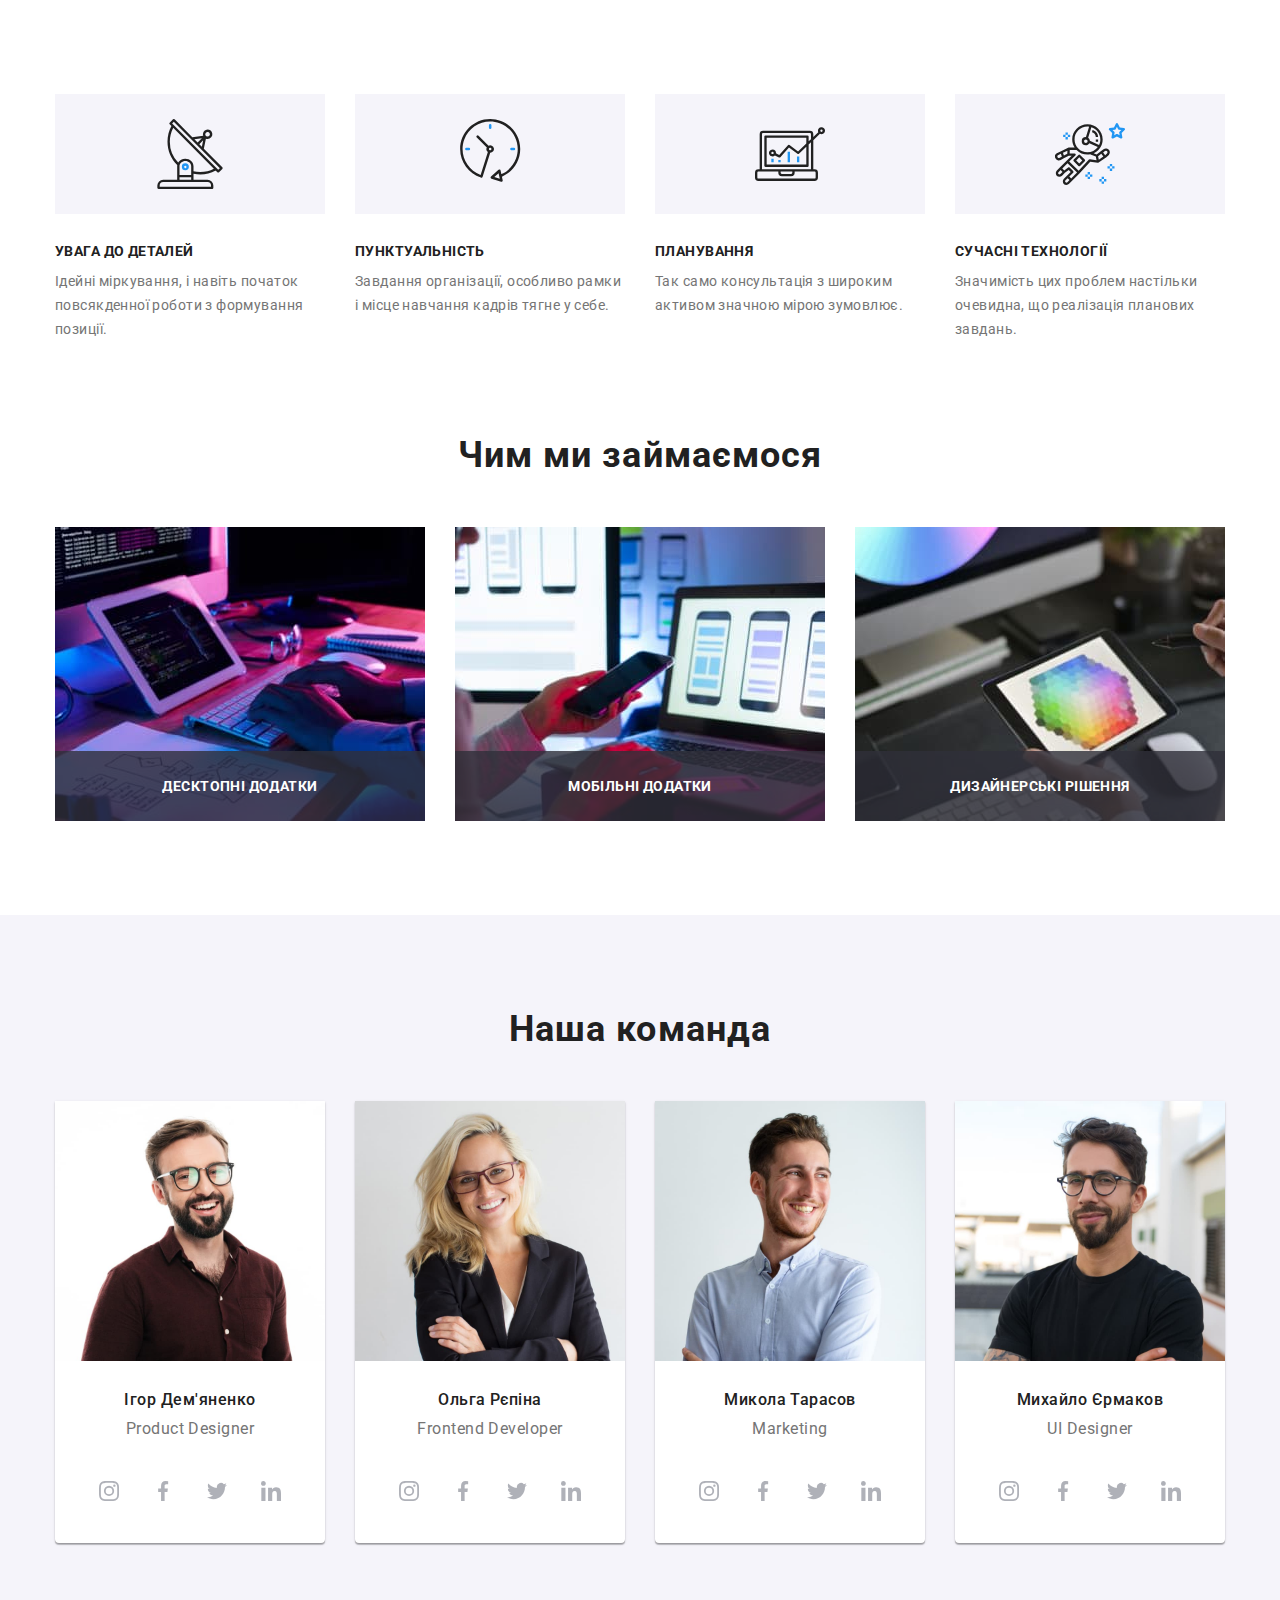
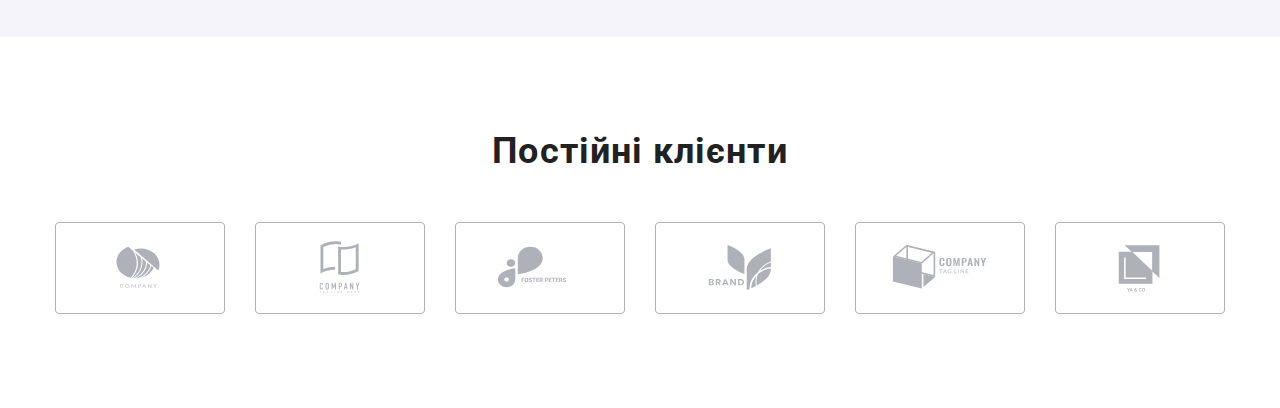
==== index.html @ 4b19163f "Adding @include mobile, ..." ====
<!DOCTYPE html>
<html lang="uk">
	<head>
		<meta charset="UTF-8" />
		<meta http-equiv="X-UA-Compatible" content="IE=edge" />
		<meta name="viewport" content="width=device-width, initial-scale=1.0" />
		<title>WebStudio</title>
		<link rel="preconnect" href="https://fonts.googleapis.com" />
		<link rel="preconnect" href="https://fonts.gstatic.com" crossorigin />
		<link
			href="https://fonts.googleapis.com/css2?family=Raleway:wght@700&family=Roboto:wght@400;500;700;900&display=swap"
			rel="stylesheet"
		/>
		<link
			rel="stylesheet"
			href="https://cdnjs.cloudflare.com/ajax/libs/modern-normalize/1.1.0/modern-normalize.min.css"
		/>
		<link rel="stylesheet" href="./css/main.min.css" />
	</head>
	<body>
		<!-- <header class="header">
			<div class="container header__container">
				<a class="logo__header link" href="./index.html"
					><span class="logo-web logo">Web</span>Studio</a
				>
				<nav class="menu">
					<ul class="menu__list list">
						<li class="menu__item">
							<a class="menu__link current link" href="./index.html">Студія</a>
						</li>
						<li class="menu__item">
							<a class="menu__link link" href="./portfolio.html">Портфоліо</a>
						</li>
						<li class="menu__item">
							<a class="menu__link link" href="#">Контакти</a>
						</li>
					</ul>
				</nav>
				<ul class="header__contact list">
					<li class="header__contact-item item">
						<a class="contact__link link" href="mailto:info@devstudio.com"
							><svg class="contact__icon" width="16" height="12">
								<use href="./images/icons.svg#icon-envelope"></use></svg
							>info@devstudio.com
						</a>
					</li>
					<li class="header__contact-item item">
						<a class="contact__link link" href="tel:+380961111111"
							><svg class="contact__icon" width="10" height="16">
								<use href="./images/icons.svg#icon-smartphone"></use></svg
							>+38 096 111 11 11</a
						>
					</li>
				</ul>
			</div>
		</header> -->
		<main>
			<!-- <section class="hero section">
				<div class="container hero__container">
					<h1 class="hero__title">ЕФЕКТИВНІ РІШЕННЯ ДЛЯ ВАШОГО БІЗНЕСУ</h1>
					<button data-modal-open type="button" class="hero__button">
						Замовити послугу
					</button>
				</div>
			</section> -->
			<section class="advantages section">
				<div class="container advantages__container">
					<ul class="advantages__list list">
						<li class="adventages__item">
							<div class="adventages__icon">
								<svg class="icon-adv" width="70" height="70">
									<use href="./images/icons.svg#icon-antenna"></use>
								</svg>
							</div>
							<h3 class="advantages__title">УВАГА ДО ДЕТАЛЕЙ</h3>
							<p class="advantages__text">
								Ідейні міркування, і навіть початок повсякденної роботи з
								формування позиції.
							</p>
						</li>
						<li>
							<div class="adventages__icon">
								<svg class="icon-adv" width="70" height="70">
									<use href="./images/icons.svg#icon-clock"></use>
								</svg>
							</div>
							<h3 class="advantages__title">ПУНКТУАЛЬНІСТЬ</h3>
							<p class="advantages__text">
								Завдання організації, особливо рамки і місце навчання кадрів
								тягне у себе.
							</p>
						</li>
						<li>
							<div class="adventages__icon">
								<svg class="icon-adv" width="70" height="70">
									<use href="./images/icons.svg#icon-diagram"></use>
								</svg>
							</div>
							<h3 class="advantages__title">ПЛАНУВАННЯ</h3>
							<p class="advantages__text">
								Так само консультація з широким активом значною мірою зумовлює.
							</p>
						</li>
						<li>
							<div class="adventages__icon">
								<svg class="icon-adv" width="70" height="70">
									<use href="./images/icons.svg#icon-astronaut"></use>
								</svg>
							</div>
							<h3 class="advantages__title">СУЧАСНІ ТЕХНОЛОГІЇ</h3>
							<p class="advantages__text">
								Значимість цих проблем настільки очевидна, що реалізація
								планових завдань.
							</p>
						</li>
					</ul>
				</div>
			</section>
			<section class="about section">
				<div class="container">
					<h2 class="about-title title">Чим ми займаємося</h2>
					<ul class="about-list list">
						<li class="about-item">
							<div class="about-top-wrap">
								<img
									src="./images/img-keybord.jpg"
									alt="Набирання на клавіатурі"
									width="370"
									height="294"
								/>
								<h3 class="about-title-wrap">ДЕСКТОПНІ ДОДАТКИ</h3>
							</div>
						</li>
						<li class="about-item">
							<div class="about-top-wrap">
								<img
									src="./images/img-laptop.jpg"
									alt="ноутбук"
									width="370"
									height="294"
								/>
								<h3 class="about-title-wrap">МОБІЛЬНІ ДОДАТКИ</h3>
							</div>
						</li>
						<li class="about-item">
							<div class="about-top-wrap">
								<img
									src="./images/img-tablet.jpg"
									alt="планшет у руках"
									width="370"
									height="294"
								/>
								<h3 class="about-title-wrap">ДИЗАЙНЕРСЬКІ РІШЕННЯ</h3>
							</div>
						</li>
					</ul>
				</div>
			</section>
			<section class="our-team section">
				<div class="container">
					<h2 class="our-team__title title">Наша команда</h2>
					<ul class="team list">
						<li class="team__item">
							<div class="team__card">
								<img
									class="team-img"
									src="./images/team-1.jpg"
									alt="Product Designer"
									width="270"
									height="260"
								/>
								<div class="team__discription">
									<h3 class="team__title">Ігор Дем'яненко</h3>
									<p class="team__text">Product Designer</p>
								</div>
								<ul class="social-list list">
									<li class="social-list__item">
										<a href="" class="social-list__link link"
											><svg class="social-list__icon" width="20" height="20">
												<use
													href="./images/icons.svg#icon-instagram"
												></use></svg
										></a>
									</li>
									<li class="social-list__item">
										<a href="" class="social-list__link link"
											><svg class="social-list__icon" width="20" height="20">
												<use href="./images/icons.svg#icon-facebook"></use></svg
										></a>
									</li>
									<li class="social-list__item">
										<a href="" class="social-list__link link"
											><svg class="social-list__icon" width="20" height="20">
												<use href="./images/icons.svg#icon-twitter"></use></svg
										></a>
									</li>
									<li class="social-list__item">
										<a href="" class="social-list__link link"
											><svg class="social-list__icon" width="20" height="20">
												<use href="./images/icons.svg#icon-linkedin"></use></svg
										></a>
									</li>
								</ul>
							</div>
						</li>
						<li class="team__item">
							<div class="team__card">
								<img
									class="team-img"
									src="./images/team-2.jpg"
									alt="Product Designer"
									width="270"
									height="260"
								/>
								<div class="team__discription">
									<h3 class="team__title">Ольга Рєпіна</h3>
									<p class="team__text">Frontend Developer</p>
								</div>
								<ul class="social-list list">
									<li class="social-list__item">
										<a href="" class="social-list__link link"
											><svg class="social-list__icon" width="20" height="20">
												<use
													href="./images/icons.svg#icon-instagram"
												></use></svg
										></a>
									</li>
									<li class="social-list__item">
										<a href="" class="social-list__link link"
											><svg class="social-list__icon" width="20" height="20">
												<use href="./images/icons.svg#icon-facebook"></use></svg
										></a>
									</li>
									<li class="social-list__item">
										<a href="" class="social-list__link link"
											><svg class="social-list__icon" width="20" height="20">
												<use href="./images/icons.svg#icon-twitter"></use></svg
										></a>
									</li>
									<li class="social-list__item">
										<a href="" class="social-list__link link"
											><svg class="social-list__icon" width="20" height="20">
												<use href="./images/icons.svg#icon-linkedin"></use></svg
										></a>
									</li>
								</ul>
							</div>
						</li>
						<li class="team__item">
							<div class="team__card">
								<img
									class="team-img"
									src="./images/team-3.jpg"
									alt="Product Designer"
									width="270"
									height="260"
								/>
								<div class="team__discription">
									<h3 class="team__title">Микола Тарасов</h3>
									<p class="team__text">Marketing</p>
								</div>
								<ul class="social-list list">
									<li class="social-list__item">
										<a href="" class="social-list__link link"
											><svg class="social-list__icon" width="20" height="20">
												<use
													href="./images/icons.svg#icon-instagram"
												></use></svg
										></a>
									</li>
									<li class="social-list__item">
										<a href="" class="social-list__link link"
											><svg class="social-list__icon" width="20" height="20">
												<use href="./images/icons.svg#icon-facebook"></use></svg
										></a>
									</li>
									<li class="social-list__item">
										<a href="" class="social-list__link link"
											><svg class="social-list__icon" width="20" height="20">
												<use href="./images/icons.svg#icon-twitter"></use></svg
										></a>
									</li>
									<li class="social-list__item">
										<a href="" class="social-list__link link"
											><svg class="social-list__icon" width="20" height="20">
												<use href="./images/icons.svg#icon-linkedin"></use></svg
										></a>
									</li>
								</ul>
							</div>
						</li>
						<li class="team__item">
							<div class="team__card">
								<img
									class="team-img"
									src="./images/team-4.jpg"
									alt="Product Designer"
									width="270"
									height="260"
								/>
								<div class="team__discription">
									<h3 class="team__title">Михайло Єрмаков</h3>
									<p class="team__text">UI Designer</p>
								</div>
								<ul class="social-list list">
									<li class="social-list__item">
										<a href="" class="social-list__link link"
											><svg class="social-list__icon" width="20" height="20">
												<use
													href="./images/icons.svg#icon-instagram"
												></use></svg
										></a>
									</li>
									<li class="social-list__item">
										<a href="" class="social-list__link link"
											><svg class="social-list__icon" width="20" height="20">
												<use href="./images/icons.svg#icon-facebook"></use></svg
										></a>
									</li>
									<li class="social-list__item">
										<a href="" class="social-list__link link"
											><svg class="social-list__icon" width="20" height="20">
												<use href="./images/icons.svg#icon-twitter"></use></svg
										></a>
									</li>
									<li class="social-list__item">
										<a href="" class="social-list__link link"
											><svg class="social-list__icon" width="20" height="20">
												<use href="./images/icons.svg#icon-linkedin"></use></svg
										></a>
									</li>
								</ul>
							</div>
						</li>
					</ul>
				</div>
			</section>
			<section class="cliants section">
				<div class="container">
					<h2 class="cliants-title title">Постійні клієнти</h2>
					<ul class="cliants-list list">
						<li class="cliants-item">
							<a href="" class="cliants-link">
								<svg class="cliants-icon">
									<use href="./images/icons.svg#icon-Logo"></use>
								</svg>
							</a>
						</li>
						<li class="cliants-item">
							<a href="" class="cliants-link">
								<svg class="cliants-icon">
									<use href="./images/icons.svg#icon-Logo2"></use>
								</svg>
							</a>
						</li>
						<li class="cliants-item">
							<a href="" class="cliants-link link">
								<svg class="cliants-icon">
									<use href="./images/icons.svg#icon-Logo3"></use>
								</svg>
							</a>
						</li>
						<li class="cliants-item">
							<a href="" class="cliants-link link">
								<svg class="cliants-icon">
									<use href="./images/icons.svg#icon-Logo4"></use>
								</svg>
							</a>
						</li>
						<li class="cliants-item">
							<a href="" class="cliants-link link">
								<svg class="cliants-icon">
									<use href="./images/icons.svg#icon-Logo5"></use>
								</svg>
							</a>
						</li>
						<li class="cliants-item">
							<a href="" class="cliants-link link">
								<svg class="cliants-icon">
									<use href="./images/icons.svg#icon-Logo6"></use>
								</svg>
							</a>
						</li>
					</ul>
				</div>
			</section>
		</main>
		<!-- <footer class="footer">
			<div class="footer-container container">
				<div class="footer-info">
					<a class="footer-logo link" href="./index.html"
						><span class="logo-web logo">Web</span>Studio</a
					>
					<address class="address">
						<ul class="address-list list">
							<li class="item">
								<a
									class="address-link link"
									href="https://goo.gl/maps/CPtrU1FHBa2aNyZL9"
									target="_blank"
									rel="noopener noreferrer nofollow"
									>м. Київ, пр-т Лесі Украінки, 26</a
								>
							</li>
							<li class="item">
								<a class="footer-link link" href="mailto:info@devstudio.com"
									>info@devstudio.com</a
								>
							</li>
							<li class="item">
								<a class="footer-link link" href="tel:+380961111111"
									>+38 096 111 11 11</a
								>
							</li>
						</ul>
					</address>
				</div>

				<div class="footer-soc">
					<h3 class="info-title">ПРИЄДНУЙТЕСЬ</h3>
					<ul class="footer-soc-list list">
						<li class="footer-soc-item">
							<a href="" class="footer-soc-link link"
								><svg class="footer-soc-icon" width="20" height="20">
									<use href="./images/icons.svg#icon-instagram"></use></svg
							></a>
						</li>
						<li class="footer-soc-item">
							<a href="" class="footer-soc-link link"
								><svg class="footer-soc-icon" width="20" height="20">
									<use href="./images/icons.svg#icon-facebook"></use></svg
							></a>
						</li>
						<li class="footer-soc-item">
							<a href="" class="footer-soc-link link"
								><svg class="footer-soc-icon" width="20" height="20">
									<use href="./images/icons.svg#icon-twitter"></use></svg
							></a>
						</li>
						<li class="footer-soc-item">
							<a href="" class="footer-soc-link link"
								><svg class="footer-soc-icon" width="20" height="20">
									<use href="./images/icons.svg#icon-linkedin"></use></svg
							></a>
						</li>
					</ul>
				</div>
				<div class="footer-form">
					<label class="footer-textarea-label" for="footer-textarea"
						>ПІДПИШІТЬСЯ НА РОЗСИЛКУ</label
					>
					<form class="fotter-form-form">
						<input
							type="email"
							class="footer-subscribe"
							name="footer-textarea"
							id="footer-textarea"
							placeholder="E-mail"
						/>
						<button class="subscribe-button button" type="submit">
							Підписатися<svg class="subscribe-icon" width="24" height="24">
								<use href="./images/icons.svg#icon-send"></use>
							</svg>
						</button>
					</form>
				</div>
			</div>
		</footer> -->
		<!-- <div data-modal class="backdrop is-hidden">
			<div class="modal">
				<button data-modal-close type="button" class="modal-close">
					<svg class="modal-close-icon" width="18" height="18">
						<use href="./images/icons.svg#icon-close-modal"></use>
					</svg>
				</button>
				<p class="modal-title">Залиште свої дані, ми вам передзвонимо</p>
				<form class="modal-form">
					<label for="user-name" class="input-label">Ім'я</label>
					<div class="input-wrapped">
						<input
							type="text"
							name="name"
							class="modal-input"
							placeholder=""
							id="user-name"
							required
						/>
						<svg class="input-icon" width="18" height="18">
							<use href="./images/icons.svg#icon-name-black"></use>
						</svg>
					</div>
					<label for="user-tel" class="input-label">Телефон</label>
					<div class="input-wrapped">
						<input
							type="tel"
							name="tel"
							class="modal-input"
							placeholder=""
							id="user-tel"
							required
						/>
						<svg class="input-icon" width="18" height="18">
							<use href="./images/icons.svg#icon-phone-black"></use>
						</svg>
					</div>
					<label for="user-email" class="input-label">Пошта</label>
					<div class="input-wrapped">
						<input
							type="email"
							name="email"
							class="modal-input"
							placeholder=""
							id="user-email"
							required
						/>
						<svg class="input-icon" width="18" height="18">
							<use href="./images/icons.svg#icon-email-black"></use>
						</svg>
					</div>

					<div class="comment">
						<label for="user-comment" class="input-label">Коментар</label>
						<textarea
							class="modal-text"
							name="comment"
							id="user-comment"
							placeholder="Введіть текст"
						></textarea>
					</div>

					<div class="checkbox-field">
						<input
							type="checkbox"
							class="checkbox-input visually-hidden"
							name="policy"
							id="policy"
						/>
						<label class="policy-label" for="policy"
							><span>
								<svg class="icon-chek" width="16" height="15">
									<use href="./images/icons.svg#icon-check"></use>
								</svg>
							</span>
							Погоджуюся з розсилкою та приймаю<a href="" class="policy-link"
								>Умови договору</a
							></label
						>
					</div>

					<button class="submit-button" type="submit">Відправити</button>
				</form>
			</div>
		</div>

		<script src="./js/modal.js"></script> -->
	</body>
</html>
---- css/main.min.css ----
.container{width:100%;margin:0 auto;padding-left:15px;padding-right:15px}@media screen and (min-width: 480px){.container{max-width:480px}}@media screen and (min-width: 768px){.container{max-width:768px}}@media screen and (min-width: 1200px){.container{max-width:1200px}}.list{list-style:none}.link{display:inline-block;text-decoration:none}.section{padding-top:94px;padding-bottom:94px}body{background-color:#fff;color:#212121;font-family:Roboto,sans-serif}:root{--primary-text-color: #212121;--secondary-text-color: #757575;--pimmary-white-color: #ffffff;--accent-color: #2196f3}html{box-sizing:border-box}h1,h2,h3,h4,h5,h6,p{margin:0}ul{margin:0;padding:0}button{cursor:pointer}address{font-style:normal}img{display:block;max-width:100%;height:auto;width:100%}textarea{height:auto;width:auto}.button{border:0;border-radius:4px;border-color:#f5f4fa;padding:6px 22px;background-color:#f5f4fa;cursor:pointer;font-family:inherit;font-weight:500;font-size:16px;line-height:1.6;letter-spacing:.03em;transition:250ms cubic-bezier(0.4, 0, 0.2, 1)}.button:hover,.button:focus{color:var(--pimmary-white-color);background-color:var(--accent-color);border-color:var(--accent-color);transition:250ms cubic-bezier(0.4, 0, 0.2, 1)}.button:active{padding:6px 25px;color:var(--pimmary-white-color);background-color:var(--accent-color)}.button.primary{color:var(--pimmary-white-color);background-color:var(--accent-color)}.visually-hidden{border:0;clip:rect(1px, 1px, 1px, 1px);-webkit-clip-path:inset(-50%);clip-path:inset(50%);width:1px;height:1px;margin:-1px;padding:0;white-space:nowrap;overflow:hidden;position:absolute;word-wrap:normal !important}.header{font-weight:500;font-size:14px;line-height:1.14;letter-spacing:.02em;background-color:var(--pimmary-white-color);border-bottom:1px solid #ececec;padding-top:24px}.header__container{display:flex;align-items:baseline}.logo__header{font-weight:700;font-size:26px;line-height:1.1923;letter-spacing:.03em;margin-right:93px;color:var(--primary-text-color);font-family:Raleway}.logo-web{margin-right:0;color:var(--accent-color)}.menu{margin-right:318px}.menu__list{display:flex;gap:50px}.header__contact{display:flex;gap:30px}.menu__link{color:var(--primary-text-color);padding-bottom:32px;transition:250ms cubic-bezier(0.4, 0, 0.2, 1)}.menu__link:hover,.menu__link:focus{color:var(--accent-color);transition:250ms cubic-bezier(0.4, 0, 0.2, 1)}.menu__link:active{color:var(--accent-color)}.menu__link.current{color:var(--accent-color)}.menu__item{position:relative}.current::after{content:"";position:absolute;width:100%;height:4px;background-color:var(--accent-color);border-radius:2px;display:block;bottom:0;left:0;bottom:-1px}.contact__link{color:#757575;display:flex;gap:10px;align-items:center;transition:250ms cubic-bezier(0.4, 0, 0.2, 1)}.contact__link:hover,.contact__link:focus{color:var(--accent-color);transition:250ms cubic-bezier(0.4, 0, 0.2, 1)}.contact__link:active{color:var(--accent-color);transition:250ms cubic-bezier(0.4, 0, 0.2, 1)}.contact__icon{fill:var(--secondary-text-color);transition:250ms cubic-bezier(0.4, 0, 0.2, 1)}.contact__link:hover>.contact__icon{fill:var(--accent-color);transition:250ms cubic-bezier(0.4, 0, 0.2, 1)}.contact__link:focus>.contact__icon{fill:var(--accent-color);transition:250ms cubic-bezier(0.4, 0, 0.2, 1)}.footer{padding-top:60px;padding-bottom:60px;background-color:#2f303a;color:var(--pimmary-white-color)}.footer-container{align-items:center;justify-content:center}@media screen and (min-width: 480px){.footer-container{max-width:480px}}@media screen and (min-width: 768px){.footer-container{max-width:768px}}@media screen and (min-width: 1200px){.footer-container{max-width:1200px}}.footer-info{display:flex;flex-wrap:wrap;justify-content:center;width:100%;margin-bottom:60px}.footer-logo{text-align:center;display:block;margin:0 auto;width:100%;font-size:26px;line-height:1.19;letter-spacing:.03em;margin-bottom:20px;color:var(--pimmary-white-color);font-family:Raleway}.address{font-size:14px;line-height:1.7;letter-spacing:.03em;font-style:inherit;color:var(--pimmary-white-color)}.address-link{font-size:14px;line-height:1.7;letter-spacing:.03em;font-style:inherit;color:var(--pimmary-white-color);transition:250ms cubic-bezier(0.4, 0, 0.2, 1)}.address-link:hover,.address-link:focus{color:var(--accent-color);transition:250ms cubic-bezier(0.4, 0, 0.2, 1)}.address-list>.item{margin-bottom:9px;text-align:center}.address-list>.item:last-child{margin-bottom:0}.footer-link{font-size:14px;line-height:1.7;letter-spacing:.03em;color:rgba(255,255,255,.6);font-style:inherit;transition:250ms cubic-bezier(0.4, 0, 0.2, 1)}.footer-link:hover,.footer-link:focus{color:var(--accent-color);transition:250ms cubic-bezier(0.4, 0, 0.2, 1)}.info-title{width:100%;text-align:center;margin:auto;font-weight:700;font-size:14px;line-height:1.1428;letter-spacing:.03em;margin-bottom:20px}.footer-soc{display:flex;flex-wrap:wrap;align-items:center;justify-content:center;margin-bottom:60px}.footer-soc-list{display:flex;align-items:baseline;gap:10px}.footer-soc-item{width:44px;height:44px}.footer-soc-icon{fill:var(--pimmary-white-color);transition:250ms cubic-bezier(0.4, 0, 0.2, 1)}.footer-soc-icon:hover .team-soc-icon{fill:var(--pimmary-white-color);transition:250ms cubic-bezier(0.4, 0, 0.2, 1)}.footer-soc-icon:focus .team-soc-icon{fill:var(--pimmary-white-color);transition:250ms cubic-bezier(0.4, 0, 0.2, 1)}.footer-soc-link{width:100%;height:100%;background-color:rgba(255,255,255,.1);border-radius:50%;border-color:var(--pimmary-white-color);display:flex;align-items:center;justify-content:center;transition:250ms cubic-bezier(0.4, 0, 0.2, 1)}.footer-soc-link:hover{background-color:var(--accent-color);fill:var(--pimmary-white-color);transition:250ms cubic-bezier(0.4, 0, 0.2, 1)}.footer-soc-link:focus{background-color:var(--accent-color);fill:var(--pimmary-white-color);transition:250ms cubic-bezier(0.4, 0, 0.2, 1)}.footer-form{margin-top:12px;width:100%}.fotter-form-form{display:flex;gap:12px}.footer-textarea-label{font-weight:700;font-size:14px;line-height:1.1428;letter-spacing:.03em;display:block;margin-bottom:20px;color:var(--pimmary-white-color)}.footer-subscribe{font-weight:400;font-size:16px;line-height:1.25;letter-spacing:.03em;display:flex;background-color:rgba(0,0,0,0);border:1px solid rgba(255,255,255,.3);filter:drop-shadow(0px 4px 4px rgba(0, 0, 0, 0.15));border-radius:4px;width:358px;height:50px;color:rgba(255,255,255,.6);resize:none;padding:13px 16px;outline:rgba(0,0,0,0)}.footer-subscribe:focus{border:1px solid rgba(255,255,255,.3)}.footer-subscribe::-moz-placeholder{font-weight:400;font-size:16px;line-height:1.25em;letter-spacing:.03em;color:rgba(255,255,255,.6)}.footer-subscribe:-ms-input-placeholder{font-weight:400;font-size:16px;line-height:1.25em;letter-spacing:.03em;color:rgba(255,255,255,.6)}.footer-subscribe::placeholder{font-weight:400;font-size:16px;line-height:1.25em;letter-spacing:.03em;color:rgba(255,255,255,.6)}.subscribe-button{font-weight:700;font-size:16px;line-height:1.875;letter-spacing:.06em;display:flex;position:relative;width:200px;height:50px;box-shadow:0px 4px 4px rgba(0,0,0,.15);background-color:var(--accent-color);color:var(--pimmary-white-color);border:0;border-radius:4px;align-items:center;text-align:center;padding:10px 28px}.subscribe-icon{fill:var(--pimmary-white-color);position:absolute;right:28px}.hero{padding-top:200px;padding-bottom:200px;margin-left:auto;margin-right:auto;background-color:#2f303a;background-image:linear-gradient(rgba(0, 0, 0, 0.25), rgba(0, 0, 0, 0.25)),url(../images/herobackground-img.jpg);background-size:cover;max-width:1600px;background-position:center;color:var(--pimmary-white-color)}.hero__title{font-weight:900;font-size:44px;line-height:1.4;letter-spacing:.06em;text-transform:uppercase;text-align:center;margin:0 auto;margin-bottom:30px;max-width:696px}.hero__button{font-weight:700;font-size:16px;line-height:1.9;letter-spacing:.06em;min-width:216px;height:50px;display:block;margin:0 auto;border-color:var(--accent-color);border-radius:4px;background-color:var(--accent-color);color:var(--pimmary-white-color);box-shadow:0px 4px 4px rgba(0,0,0,.15)}.advantages{padding-top:60px;padding-bottom:60px;margin:0 auto}@media screen and (min-width: 1200px){.advantages{padding-top:94px;padding-bottom:94px}}.adventages__icon{display:flex;justify-content:center;align-items:center;width:100%;height:120px;background-color:#f5f4fa;margin-bottom:30px}.icon-adv{width:70px;height:70px}.advantages__title{font-size:14px;line-height:1.14;letter-spacing:.03em;margin-bottom:10px;display:flex;justify-content:center}@media screen and (min-width: 768px){.advantages__title{justify-content:flex-start}}@media screen and (min-width: 1200px){.advantages__title{justify-content:flex-start}}.advantages__list{display:flex;flex-wrap:wrap;gap:30px}.advantages__item{width:100%}@media screen and (min-width: 768px){.advantages__item{width:calc((100% - 30px)/2)}}@media screen and (min-width: 1200px){.advantages__item{width:calc((100% - 90px)/4)}}.advantages__text{font-size:14px;line-height:1.7;letter-spacing:.03em;width:100%;color:#757575}@media screen and (min-width: 768px){.advantages__text{max-width:354px}}@media screen and (min-width: 1200px){.advantages__text{max-width:270px}}.our-team{padding-top:60px;padding-bottom:60px;background-color:#f5f4fa}@media screen and (min-width: 1200px){.our-team{padding-top:94px;padding-bottom:94px}}.team{display:flex;flex-wrap:wrap;gap:30px}.team__item{width:100%}@media screen and (min-width: 768px){.team__item{width:calc((100% - 30px)/2)}}@media screen and (min-width: 1200px){.team__item{width:calc((100% - 90px)/4)}}.team__discription{padding-top:30px;margin-bottom:24px}@media screen and (min-width: 1200px){.team__discription{margin-bottom:30px}}.our-team__title{margin-bottom:30px}@media screen and (min-width: 1200px){.our-team__title{margin-bottom:50px}}.title{font-size:36px;line-height:1.16;letter-spacing:.03em;text-align:center}.team__card{width:100%;max-height:622px;border-color:#757575;padding-bottom:24px;background:var(--pimmary-white-color);text-align:center;box-shadow:0px 1px 3px rgba(0,0,0,.12),0px 1px 1px rgba(0,0,0,.14),0px 2px 1px rgba(0,0,0,.2);border-radius:0px 0px 4px 4px}@media screen and (min-width: 768px){.team__card{min-height:536px}}@media screen and (min-width: 1200px){.team__card{min-height:428px;padding-bottom:30px}}.social-list{display:flex;justify-content:center;gap:10px}.social-list__item{width:44px;height:44px}.social-list__icon{fill:#afb1b8;transition:250ms cubic-bezier(0.4, 0, 0.2, 1)}.social-list__link:hover .social-list__icon{fill:var(--pimmary-white-color);transition:250ms cubic-bezier(0.4, 0, 0.2, 1)}.social-list__link:focus .social-list__icon{fill:var(--pimmary-white-color);transition:250ms cubic-bezier(0.4, 0, 0.2, 1)}.social-list__link{width:100%;height:100%;background-color:var(--pimmary-white-color);border-radius:50%;border-color:var(--pimmary-white-color);display:flex;align-items:center;justify-content:center;transition:250ms cubic-bezier(0.4, 0, 0.2, 1)}.social-list__link:hover{background-color:var(--accent-color);fill:var(--pimmary-white-color);transition:250ms cubic-bezier(0.4, 0, 0.2, 1)}.social-list__link:focus{background-color:var(--accent-color);fill:var(--pimmary-white-color);transition:250ms cubic-bezier(0.4, 0, 0.2, 1)}.team-img{margin-bottom:0}.team__title{font-weight:500;font-size:16px;line-height:1.18;letter-spacing:.03em;margin-bottom:10px}.team__text{font-size:16px;line-height:1.18;letter-spacing:.03em;color:var(--secondary-text-color)}.about{display:none;gap:30px;padding-top:0;padding-bottom:94px}@media screen and (min-width: 1200px){.about{display:flex}}.about-list{display:flex;flex-wrap:wrap;gap:30px}.about-item{width:calc((100% - 60px)/3)}.about-item:hover{filter:drop-shadow(0px 4px 4px rgba(0, 0, 0, 0.25));transition:250ms cubic-bezier(0.4, 0, 0.2, 1)}.about-top-wrap{position:relative}.about-title-wrap{position:absolute;display:flex;text-align:center;align-items:center;justify-content:center;right:0;bottom:0;color:var(--pimmary-white-color);background:rgba(47,48,58,.8);height:70px;width:100%;font-family:Roboto;font-weight:700;font-size:14px;line-height:1.1428em;text-align:center;letter-spacing:.03em;text-transform:uppercase}.about-title{margin-bottom:50px}.portfolio-section{padding-top:94px;padding-bottom:94px}.gallery-list{display:flex;justify-content:center;flex-wrap:wrap;gap:30px}.list-filter{margin-bottom:50px;display:flex;justify-content:center;gap:8px}.filter-button{display:block}.filter-input:checked+.filter-button{background-color:var(--accent-color);color:var(--pimmary-white-color);box-shadow:0px 3px 1px rgba(0,0,0,.1),0px 1px 2px rgba(0,0,0,.08),0px 2px 2px rgba(0,0,0,.12)}.filter-button:hover,.filter-button:focus{box-shadow:0px 3px 1px rgba(0,0,0,.1),0px 1px 2px rgba(0,0,0,.08),0px 2px 2px rgba(0,0,0,.12);border-radius:4px;transition:250ms cubic-bezier(0.4, 0, 0.2, 1)}.portfolio-item{max-width:370px;width:calc((100% - 24px)/3);transition:250ms cubic-bezier(0.4, 0, 0.2, 1)}.portfolio-item:hover,.portfolio-item:focus{box-shadow:0px 1px 1px rgba(0,0,0,.12),0px 4px 4px rgba(0,0,0,.06),1px 4px 6px rgba(0,0,0,.16);transition:250ms cubic-bezier(0.4, 0, 0.2, 1)}.portfolio-top-wrap{position:relative;overflow:hidden;transition:250ms cubic-bezier(0.4, 0, 0.2, 1)}.portfolio-text-wrap{position:absolute;top:0;padding:40px;height:100%;color:var(--pimmary-white-color);background-color:rgba(33,150,243,.9);font-weight:400;font-size:18px;line-height:1.555em;letter-spacing:.03em;transform:translateY(100%);transition:250ms cubic-bezier(0.4, 0, 0.2, 1);overflow:auto}.portfolio-item:hover .portfolio-text-wrap{transform:translateY(0);transition:250ms cubic-bezier(0.4, 0, 0.2, 1)}.portfolio-item:focus .portfolio-text-wrap{transform:translateY(0);transition:250ms cubic-bezier(0.4, 0, 0.2, 1)}.portfolio-discription{padding:20px 24px;border-bottom:1px solid #eee;border-left:1px solid #eee;border-right:1px solid #eee}.card-title{color:var(--primary-text-color);font-size:18px;line-height:2;letter-spacing:.06em}.card-text{color:var(--secondary-text-color);font-size:16px;line-height:1.9;letter-spacing:.03em}.cliants-title{margin-bottom:30px}@media screen and (min-width: 1200px){.cliants-title{margin-bottom:50px}}.cliants-list{display:flex;justify-content:center;align-items:center;flex-wrap:wrap;gap:30px}.cliants-item{width:calc((100% - 30px)/2)}@media screen and (min-width: 768px){.cliants-item{width:calc((100% - 60px)/3)}}@media screen and (min-width: 1200px){.cliants-item{width:calc((100% - 150px)/6)}}.cliants-link{width:100%;height:92px;border:1px solid #afb1b8;border-radius:4px;display:flex;align-items:center;justify-content:center;transition:250ms cubic-bezier(0.4, 0, 0.2, 1)}.cliants-link:hover{border:1px solid var(--accent-color);transition:250ms cubic-bezier(0.4, 0, 0.2, 1)}.cliants-link:focus{border-color:var(--accent-color);transition:250ms cubic-bezier(0.4, 0, 0.2, 1)}.cliants-icon{width:106px;height:60px;fill:#afb1b8;transition:250ms cubic-bezier(0.4, 0, 0.2, 1)}.cliants-link:hover .cliants-icon{fill:var(--accent-color);transition:250ms cubic-bezier(0.4, 0, 0.2, 1)}.cliants-link:focus .cliants-icon{fill:var(--accent-color);transition:250ms cubic-bezier(0.4, 0, 0.2, 1)}.backdrop{position:fixed;top:0;height:100%;width:100%;background-color:rgba(0,0,0,.2);transition:opacity 350ms linear,visibility 350ms linear}.backdrop.is-hidden .modal{transform:translate(-50%, -50%) scaleY(0)}.modal{position:absolute;width:528px;min-height:581px;top:50%;left:50%;transform:translate(-50%, -50%);background-color:var(--pimmary-white-color);border-radius:4px;transform:translate(-50%, -50%) scaleY(1);transition:350ms cubic-bezier(0.4, 0, 0.2, 1);border-radius:4px;padding:40px}.modal-close{width:30px;height:30px;border:1px solid rgba(0,0,0,.1);border-radius:50%;display:flex;justify-content:center;align-items:center;background-color:var(--pimmary-white-color);position:absolute;right:8px;top:8px;transition:250ms cubic-bezier(0.4, 0, 0.2, 1)}.modal-close:focus{fill:var(--accent-color)}.modal-close:hover{fill:var(--accent-color)}.modal-close:hover .modal-close-icon{fill:var(--accent-color)}.modal-close:focus .modal-close-icon{fill:var(--accent-color)}.is-hidden{opacity:0;visibility:hidden;pointer-events:none}.modal-title{font-weight:700;font-size:20px;line-height:1.15em;text-align:center;letter-spacing:.03em;text-align:center;margin-bottom:12px}.input-wrapped{position:relative;margin-bottom:10px}.modal-input{width:100%;height:40px;border:1px solid rgba(33,33,33,.2);border-radius:4px;padding-left:42px;outline:rgba(0,0,0,0);transition:250ms cubic-bezier(0.4, 0, 0.2, 1)}.modal-input:focus{border-color:var(--accent-color)}.comment{margin-bottom:18px}.modal-text{border-radius:4px;width:100%;height:120px;border:1px solid rgba(33,33,33,.2);border-radius:4px;padding:12px 16px;outline:rgba(0,0,0,0);resize:none;margin-bottom:0;transition:250ms cubic-bezier(0.4, 0, 0.2, 1)}.modal-text:focus{border-color:var(--accent-color)}.modal-text::-moz-placeholder{font-weight:400;font-size:12px;line-height:1.1666em;letter-spacing:.01em;color:rgba(117,117,117,.5)}.modal-text:-ms-input-placeholder{font-weight:400;font-size:12px;line-height:1.1666em;letter-spacing:.01em;color:rgba(117,117,117,.5)}.modal-text::placeholder{font-weight:400;font-size:12px;line-height:1.1666em;letter-spacing:.01em;color:rgba(117,117,117,.5)}.input-icon{position:absolute;left:12px;top:50%;transform:translateY(-50%)}.modal-input:focus+.input-icon{fill:var(--accent-color)}.input-label{font-weight:400;font-size:12px;line-height:1.1666em;color:var(--secondary-text-color);display:block;margin-bottom:4px;letter-spacing:.01em;outline:rgba(0,0,0,0)}.checkbox-field{margin-bottom:27px}.policy-link{color:var(--accent-color);margin-left:4px;position:relative}.policy-link::before{position:absolute;background-color:var(--accent-color);display:block;left:0;bottom:0;width:100%;height:1px}.policy-label{display:flex;font-weight:400;font-size:14px;line-height:1.7142em;letter-spacing:.03em;color:#757575;justify-content:center;align-items:center}.policy-label span{width:16px;height:15px;border:2px solid #212121;border-radius:2px;display:flex;align-items:center;justify-content:center;fill:rgba(0,0,0,0);margin-right:7px}.checkbox-input:checked+.policy-label span{background-color:var(--accent-color);border:none;fill:var(--pimmary-white-color)}.submit-button{display:flex;justify-content:center;background:var(--accent-color);box-shadow:0px 4px 4px rgba(0,0,0,.15);border-radius:4px;border:1px solid rgba(0,0,0,0);width:200px;height:50px;color:var(--pimmary-white-color);font-weight:700;font-size:16px;line-height:1.875em;align-items:center;text-align:center;letter-spacing:.06em;margin:auto;color:#fff}/*# sourceMappingURL=main.min.css.map */
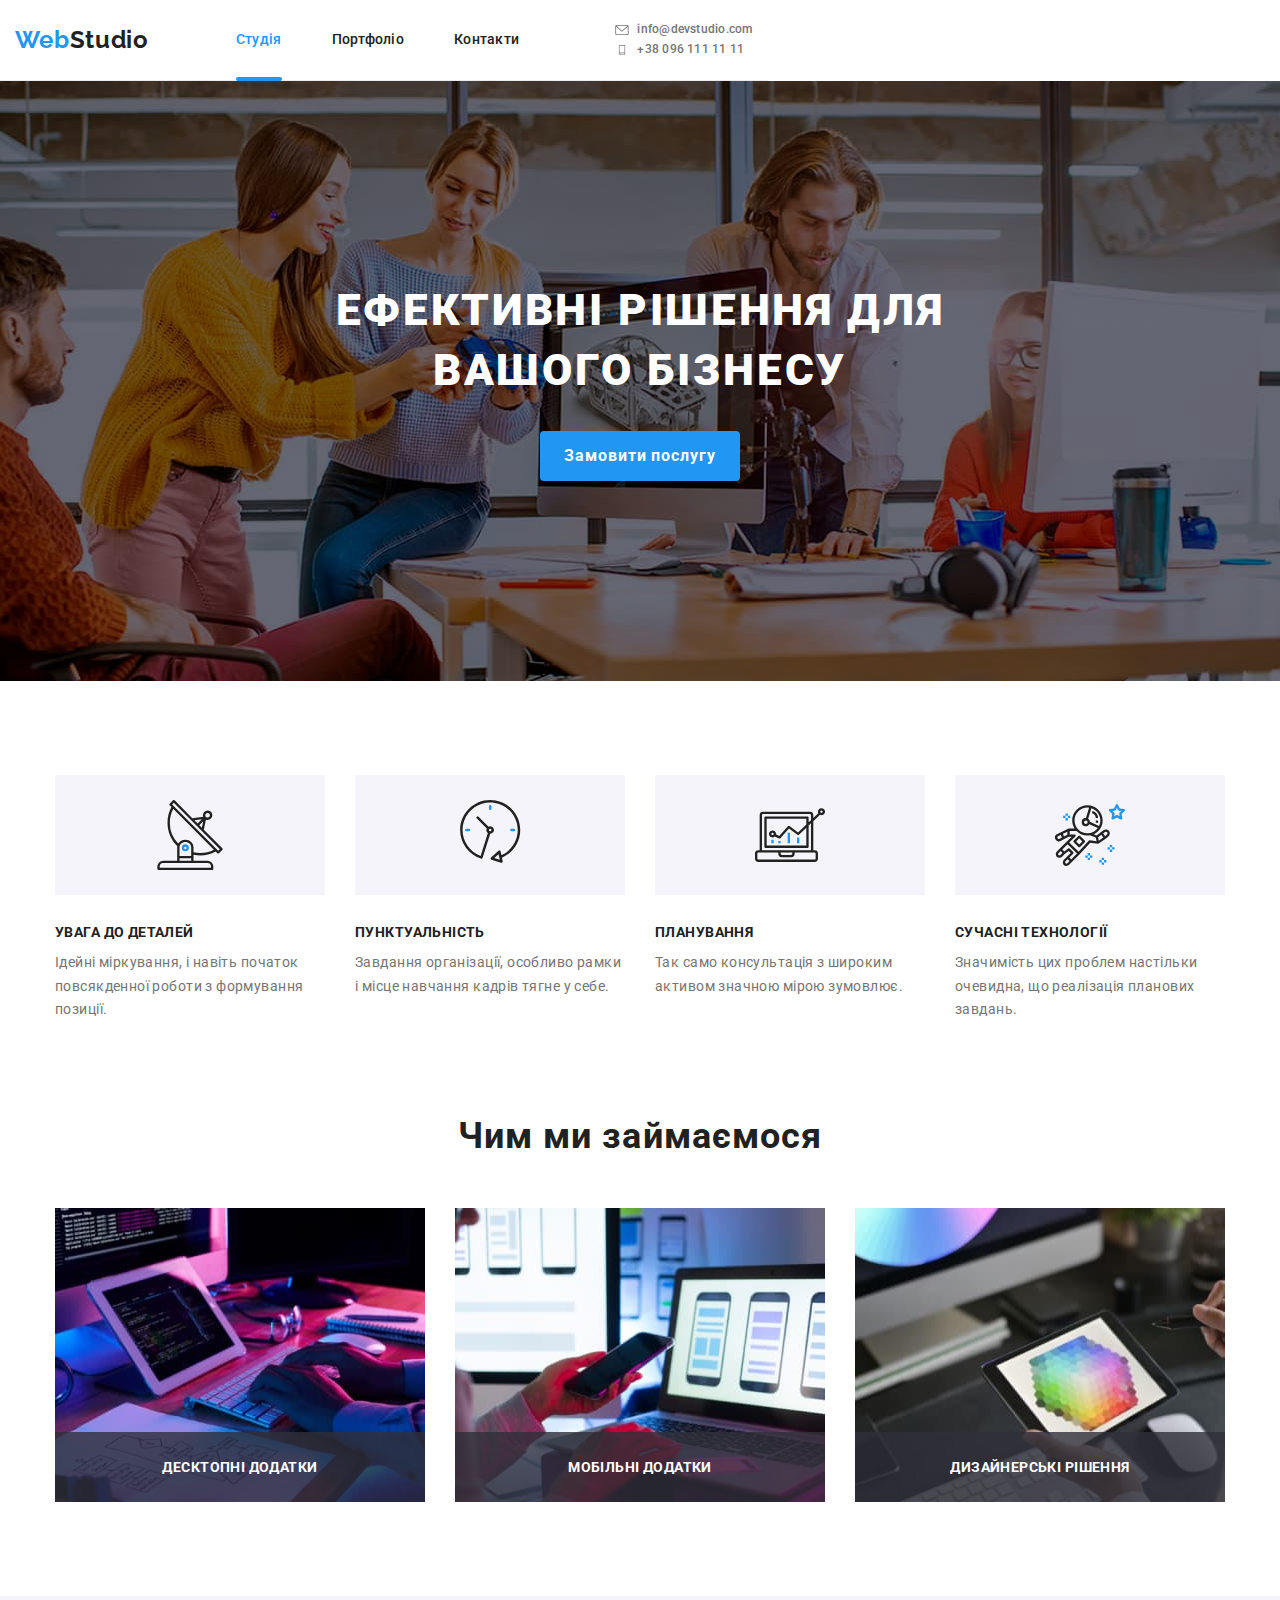
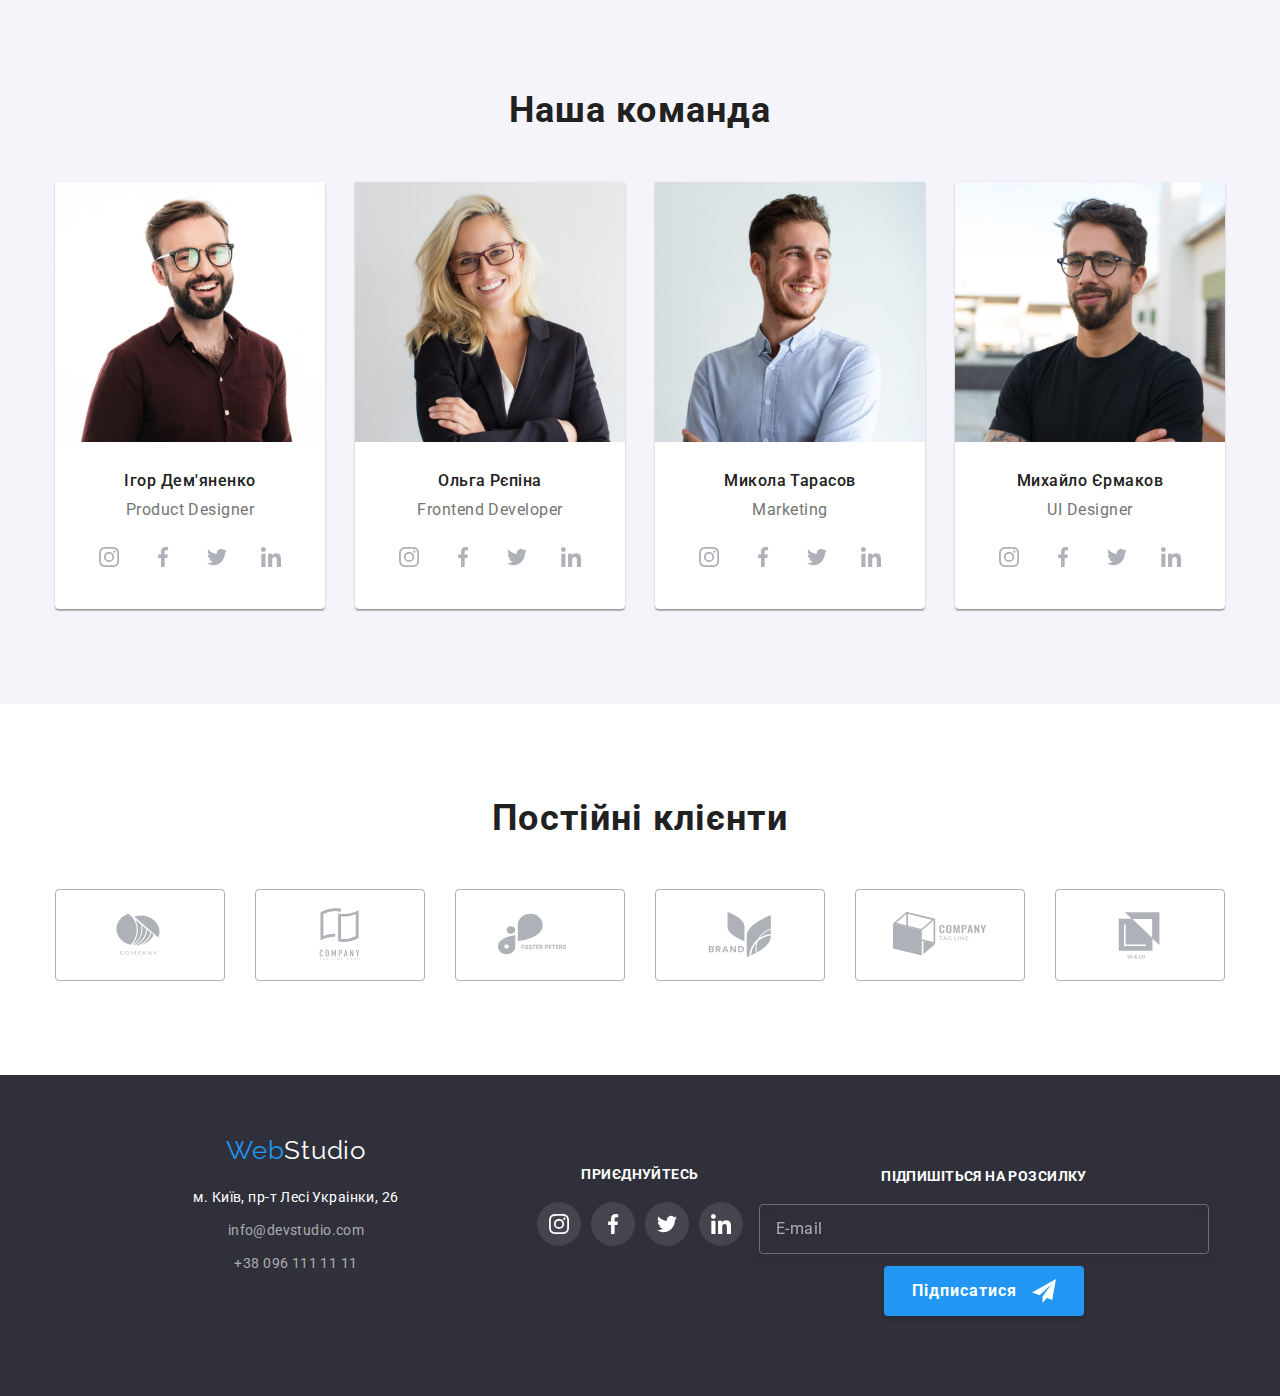
==== commit 76c05e4c: "Update" ====
--- a/index.html
+++ b/index.html
@@ -18,11 +18,12 @@
 		<link rel="stylesheet" href="./css/main.min.css" />
 	</head>
 	<body>
-		<!-- <header class="header">
+		<header class="header">
 			<div class="container header__container">
 				<a class="logo__header link" href="./index.html"
 					><span class="logo-web logo">Web</span>Studio</a
 				>
+				<div class="tablet-nav">
 				<nav class="menu">
 					<ul class="menu__list list">
 						<li class="menu__item">
@@ -36,33 +37,97 @@
 						</li>
 					</ul>
 				</nav>
+				</div>
 				<ul class="header__contact list">
 					<li class="header__contact-item item">
 						<a class="contact__link link" href="mailto:info@devstudio.com"
-							><svg class="contact__icon" width="16" height="12">
+							><svg class="contact__icon" width="14" height="10">
 								<use href="./images/icons.svg#icon-envelope"></use></svg
 							>info@devstudio.com
 						</a>
 					</li>
 					<li class="header__contact-item item">
 						<a class="contact__link link" href="tel:+380961111111"
-							><svg class="contact__icon" width="10" height="16">
+							><svg class="contact__icon" width="10" height="14">
 								<use href="./images/icons.svg#icon-smartphone"></use></svg
 							>+38 096 111 11 11</a
 						>
 					</li>
 				</ul>
+				<button type="button" class="btn-open-menu" data-menu-open>
+					<svg class="open-btn-icon" width="40" height="40">
+						<use href="./images/icons.svg#icon-menu_btn"></use>
+					</svg>
+				</button>
 			</div>
-		</header> -->
+			<div class="mob-menu is-hidden" data-menu>
+				<div class="container">
+					<div class="mobile-top">
+						<button type="button" class="menu-close-btn" data-menu-close>
+							<svg class="icon-menu-close" width="40" height="40">
+								<use href="./images/icons.svg#icon-menu-close"></use>
+							</svg>
+						</button>
+						<nav class="menu-mobile">
+							<ul class="menu-mobile-list list">
+								<li class="menu-mobile-item">
+									<a class="menu-mob-link current link" href="./index.html"
+										>Студія</a
+									>
+								</li>
+								<li class="menu-mobile-item">
+									<a class="menu-mob-link link" href="./portfolio.html"
+										>Портфоліо</a
+									>
+								</li>
+								<li class="menu-mobile-item">
+									<a class="menu-mob-link link" href="#">Контакти</a>
+								</li>
+							</ul>
+						</nav>
+					</div>
+					<div class="mobile-bottom">
+						<ul class="menu-mob-contact list">
+							<li class="menu-mob-contact-item item">
+								<a class="menu-mob-contact-link link" href="tel:+380961111111"
+									>+38 096 111 11 11</a
+								>
+							</li>
+							<li class="menu-mob-contact-item item">
+								<a
+									class="menu-mob-email-link link"
+									href="mailto:info@devstudio.com"
+									>info@devstudio.com</a
+								>
+							</li>
+						</ul>
+						<ul class="menu-soc-list list">
+							<li class="menu-soc-item">
+								<a class="menu-soc-link link" href="#">Instagram</a>
+							</li>
+							<li class="menu-soc-item">
+								<a class="menu-soc-link link" href="#">Twitter</a>
+							</li>
+							<li class="menu-soc-item">
+								<a class="menu-soc-link link" href="#">Facebook</a>
+							</li>
+							<li class="menu-soc-item">
+								<a class="menu-soc-link link" href="#">Linkedin</a>
+							</li>
+						</ul>
+					</div>
+				</div>
+			</div>
+		</header>
 		<main>
-			<!-- <section class="hero section">
+			<section class="hero section">
 				<div class="container hero__container">
 					<h1 class="hero__title">ЕФЕКТИВНІ РІШЕННЯ ДЛЯ ВАШОГО БІЗНЕСУ</h1>
 					<button data-modal-open type="button" class="hero__button">
 						Замовити послугу
 					</button>
 				</div>
-			</section> -->
+			</section>
 			<section class="advantages section">
 				<div class="container advantages__container">
 					<ul class="advantages__list list">
@@ -125,7 +190,7 @@
 								<img
 									src="./images/img-keybord.jpg"
 									alt="Набирання на клавіатурі"
-									width="370"
+									width="100%"
 									height="294"
 								/>
 								<h3 class="about-title-wrap">ДЕСКТОПНІ ДОДАТКИ</h3>
@@ -136,7 +201,7 @@
 								<img
 									src="./images/img-laptop.jpg"
 									alt="ноутбук"
-									width="370"
+									width="100%"
 									height="294"
 								/>
 								<h3 class="about-title-wrap">МОБІЛЬНІ ДОДАТКИ</h3>
@@ -147,7 +212,7 @@
 								<img
 									src="./images/img-tablet.jpg"
 									alt="планшет у руках"
-									width="370"
+									width="100%"
 									height="294"
 								/>
 								<h3 class="about-title-wrap">ДИЗАЙНЕРСЬКІ РІШЕННЯ</h3>
@@ -166,7 +231,7 @@
 									class="team-img"
 									src="./images/team-1.jpg"
 									alt="Product Designer"
-									width="270"
+									width="100%"
 									height="260"
 								/>
 								<div class="team__discription">
@@ -209,7 +274,7 @@
 									class="team-img"
 									src="./images/team-2.jpg"
 									alt="Product Designer"
-									width="270"
+									width="100%"
 									height="260"
 								/>
 								<div class="team__discription">
@@ -252,7 +317,7 @@
 									class="team-img"
 									src="./images/team-3.jpg"
 									alt="Product Designer"
-									width="270"
+									width="100%"
 									height="260"
 								/>
 								<div class="team__discription">
@@ -295,7 +360,7 @@
 									class="team-img"
 									src="./images/team-4.jpg"
 									alt="Product Designer"
-									width="270"
+									width="100%"
 									height="260"
 								/>
 								<div class="team__discription">
@@ -385,7 +450,7 @@
 				</div>
 			</section>
 		</main>
-		<!-- <footer class="footer">
+		<footer class="footer">
 			<div class="footer-container container">
 				<div class="footer-info">
 					<a class="footer-logo link" href="./index.html"
@@ -465,9 +530,9 @@
 					</form>
 				</div>
 			</div>
-		</footer> -->
-		<!-- <div data-modal class="backdrop is-hidden">
-			<div class="modal">
+		</footer>
+		<div data-modal class="backdrop is-hidden">
+			<div class="modal container">
 				<button data-modal-close type="button" class="modal-close">
 					<svg class="modal-close-icon" width="18" height="18">
 						<use href="./images/icons.svg#icon-close-modal"></use>
@@ -552,6 +617,7 @@
 			</div>
 		</div>
 
-		<script src="./js/modal.js"></script> -->
+		<script src="./js/modal.js"></script>
+		<script src="./js/menu.js"></script>
 	</body>
 </html>
--- a/css/main.min.css
+++ b/css/main.min.css
@@ -1 +1 @@
-.container{width:100%;margin:0 auto;padding-left:15px;padding-right:15px}@media screen and (min-width: 480px){.container{max-width:480px}}@media screen and (min-width: 768px){.container{max-width:768px}}@media screen and (min-width: 1200px){.container{max-width:1200px}}.list{list-style:none}.link{display:inline-block;text-decoration:none}.section{padding-top:94px;padding-bottom:94px}body{background-color:#fff;color:#212121;font-family:Roboto,sans-serif}:root{--primary-text-color: #212121;--secondary-text-color: #757575;--pimmary-white-color: #ffffff;--accent-color: #2196f3}html{box-sizing:border-box}h1,h2,h3,h4,h5,h6,p{margin:0}ul{margin:0;padding:0}button{cursor:pointer}address{font-style:normal}img{display:block;max-width:100%;height:auto;width:100%}textarea{height:auto;width:auto}.button{border:0;border-radius:4px;border-color:#f5f4fa;padding:6px 22px;background-color:#f5f4fa;cursor:pointer;font-family:inherit;font-weight:500;font-size:16px;line-height:1.6;letter-spacing:.03em;transition:250ms cubic-bezier(0.4, 0, 0.2, 1)}.button:hover,.button:focus{color:var(--pimmary-white-color);background-color:var(--accent-color);border-color:var(--accent-color);transition:250ms cubic-bezier(0.4, 0, 0.2, 1)}.button:active{padding:6px 25px;color:var(--pimmary-white-color);background-color:var(--accent-color)}.button.primary{color:var(--pimmary-white-color);background-color:var(--accent-color)}.visually-hidden{border:0;clip:rect(1px, 1px, 1px, 1px);-webkit-clip-path:inset(-50%);clip-path:inset(50%);width:1px;height:1px;margin:-1px;padding:0;white-space:nowrap;overflow:hidden;position:absolute;word-wrap:normal !important}.header{font-weight:500;font-size:14px;line-height:1.14;letter-spacing:.02em;background-color:var(--pimmary-white-color);border-bottom:1px solid #ececec;padding-top:24px}.header__container{display:flex;align-items:baseline}.logo__header{font-weight:700;font-size:26px;line-height:1.1923;letter-spacing:.03em;margin-right:93px;color:var(--primary-text-color);font-family:Raleway}.logo-web{margin-right:0;color:var(--accent-color)}.menu{margin-right:318px}.menu__list{display:flex;gap:50px}.header__contact{display:flex;gap:30px}.menu__link{color:var(--primary-text-color);padding-bottom:32px;transition:250ms cubic-bezier(0.4, 0, 0.2, 1)}.menu__link:hover,.menu__link:focus{color:var(--accent-color);transition:250ms cubic-bezier(0.4, 0, 0.2, 1)}.menu__link:active{color:var(--accent-color)}.menu__link.current{color:var(--accent-color)}.menu__item{position:relative}.current::after{content:"";position:absolute;width:100%;height:4px;background-color:var(--accent-color);border-radius:2px;display:block;bottom:0;left:0;bottom:-1px}.contact__link{color:#757575;display:flex;gap:10px;align-items:center;transition:250ms cubic-bezier(0.4, 0, 0.2, 1)}.contact__link:hover,.contact__link:focus{color:var(--accent-color);transition:250ms cubic-bezier(0.4, 0, 0.2, 1)}.contact__link:active{color:var(--accent-color);transition:250ms cubic-bezier(0.4, 0, 0.2, 1)}.contact__icon{fill:var(--secondary-text-color);transition:250ms cubic-bezier(0.4, 0, 0.2, 1)}.contact__link:hover>.contact__icon{fill:var(--accent-color);transition:250ms cubic-bezier(0.4, 0, 0.2, 1)}.contact__link:focus>.contact__icon{fill:var(--accent-color);transition:250ms cubic-bezier(0.4, 0, 0.2, 1)}.footer{padding-top:60px;padding-bottom:60px;background-color:#2f303a;color:var(--pimmary-white-color)}.footer-container{align-items:center;justify-content:center}@media screen and (min-width: 480px){.footer-container{max-width:480px}}@media screen and (min-width: 768px){.footer-container{max-width:768px}}@media screen and (min-width: 1200px){.footer-container{max-width:1200px}}.footer-info{display:flex;flex-wrap:wrap;justify-content:center;width:100%;margin-bottom:60px}.footer-logo{text-align:center;display:block;margin:0 auto;width:100%;font-size:26px;line-height:1.19;letter-spacing:.03em;margin-bottom:20px;color:var(--pimmary-white-color);font-family:Raleway}.address{font-size:14px;line-height:1.7;letter-spacing:.03em;font-style:inherit;color:var(--pimmary-white-color)}.address-link{font-size:14px;line-height:1.7;letter-spacing:.03em;font-style:inherit;color:var(--pimmary-white-color);transition:250ms cubic-bezier(0.4, 0, 0.2, 1)}.address-link:hover,.address-link:focus{color:var(--accent-color);transition:250ms cubic-bezier(0.4, 0, 0.2, 1)}.address-list>.item{margin-bottom:9px;text-align:center}.address-list>.item:last-child{margin-bottom:0}.footer-link{font-size:14px;line-height:1.7;letter-spacing:.03em;color:rgba(255,255,255,.6);font-style:inherit;transition:250ms cubic-bezier(0.4, 0, 0.2, 1)}.footer-link:hover,.footer-link:focus{color:var(--accent-color);transition:250ms cubic-bezier(0.4, 0, 0.2, 1)}.info-title{width:100%;text-align:center;margin:auto;font-weight:700;font-size:14px;line-height:1.1428;letter-spacing:.03em;margin-bottom:20px}.footer-soc{display:flex;flex-wrap:wrap;align-items:center;justify-content:center;margin-bottom:60px}.footer-soc-list{display:flex;align-items:baseline;gap:10px}.footer-soc-item{width:44px;height:44px}.footer-soc-icon{fill:var(--pimmary-white-color);transition:250ms cubic-bezier(0.4, 0, 0.2, 1)}.footer-soc-icon:hover .team-soc-icon{fill:var(--pimmary-white-color);transition:250ms cubic-bezier(0.4, 0, 0.2, 1)}.footer-soc-icon:focus .team-soc-icon{fill:var(--pimmary-white-color);transition:250ms cubic-bezier(0.4, 0, 0.2, 1)}.footer-soc-link{width:100%;height:100%;background-color:rgba(255,255,255,.1);border-radius:50%;border-color:var(--pimmary-white-color);display:flex;align-items:center;justify-content:center;transition:250ms cubic-bezier(0.4, 0, 0.2, 1)}.footer-soc-link:hover{background-color:var(--accent-color);fill:var(--pimmary-white-color);transition:250ms cubic-bezier(0.4, 0, 0.2, 1)}.footer-soc-link:focus{background-color:var(--accent-color);fill:var(--pimmary-white-color);transition:250ms cubic-bezier(0.4, 0, 0.2, 1)}.footer-form{margin-top:12px;width:100%}.fotter-form-form{display:flex;gap:12px}.footer-textarea-label{font-weight:700;font-size:14px;line-height:1.1428;letter-spacing:.03em;display:block;margin-bottom:20px;color:var(--pimmary-white-color)}.footer-subscribe{font-weight:400;font-size:16px;line-height:1.25;letter-spacing:.03em;display:flex;background-color:rgba(0,0,0,0);border:1px solid rgba(255,255,255,.3);filter:drop-shadow(0px 4px 4px rgba(0, 0, 0, 0.15));border-radius:4px;width:358px;height:50px;color:rgba(255,255,255,.6);resize:none;padding:13px 16px;outline:rgba(0,0,0,0)}.footer-subscribe:focus{border:1px solid rgba(255,255,255,.3)}.footer-subscribe::-moz-placeholder{font-weight:400;font-size:16px;line-height:1.25em;letter-spacing:.03em;color:rgba(255,255,255,.6)}.footer-subscribe:-ms-input-placeholder{font-weight:400;font-size:16px;line-height:1.25em;letter-spacing:.03em;color:rgba(255,255,255,.6)}.footer-subscribe::placeholder{font-weight:400;font-size:16px;line-height:1.25em;letter-spacing:.03em;color:rgba(255,255,255,.6)}.subscribe-button{font-weight:700;font-size:16px;line-height:1.875;letter-spacing:.06em;display:flex;position:relative;width:200px;height:50px;box-shadow:0px 4px 4px rgba(0,0,0,.15);background-color:var(--accent-color);color:var(--pimmary-white-color);border:0;border-radius:4px;align-items:center;text-align:center;padding:10px 28px}.subscribe-icon{fill:var(--pimmary-white-color);position:absolute;right:28px}.hero{padding-top:200px;padding-bottom:200px;margin-left:auto;margin-right:auto;background-color:#2f303a;background-image:linear-gradient(rgba(0, 0, 0, 0.25), rgba(0, 0, 0, 0.25)),url(../images/herobackground-img.jpg);background-size:cover;max-width:1600px;background-position:center;color:var(--pimmary-white-color)}.hero__title{font-weight:900;font-size:44px;line-height:1.4;letter-spacing:.06em;text-transform:uppercase;text-align:center;margin:0 auto;margin-bottom:30px;max-width:696px}.hero__button{font-weight:700;font-size:16px;line-height:1.9;letter-spacing:.06em;min-width:216px;height:50px;display:block;margin:0 auto;border-color:var(--accent-color);border-radius:4px;background-color:var(--accent-color);color:var(--pimmary-white-color);box-shadow:0px 4px 4px rgba(0,0,0,.15)}.advantages{padding-top:60px;padding-bottom:60px;margin:0 auto}@media screen and (min-width: 1200px){.advantages{padding-top:94px;padding-bottom:94px}}.adventages__icon{display:flex;justify-content:center;align-items:center;width:100%;height:120px;background-color:#f5f4fa;margin-bottom:30px}.icon-adv{width:70px;height:70px}.advantages__title{font-size:14px;line-height:1.14;letter-spacing:.03em;margin-bottom:10px;display:flex;justify-content:center}@media screen and (min-width: 768px){.advantages__title{justify-content:flex-start}}@media screen and (min-width: 1200px){.advantages__title{justify-content:flex-start}}.advantages__list{display:flex;flex-wrap:wrap;gap:30px}.advantages__item{width:100%}@media screen and (min-width: 768px){.advantages__item{width:calc((100% - 30px)/2)}}@media screen and (min-width: 1200px){.advantages__item{width:calc((100% - 90px)/4)}}.advantages__text{font-size:14px;line-height:1.7;letter-spacing:.03em;width:100%;color:#757575}@media screen and (min-width: 768px){.advantages__text{max-width:354px}}@media screen and (min-width: 1200px){.advantages__text{max-width:270px}}.our-team{padding-top:60px;padding-bottom:60px;background-color:#f5f4fa}@media screen and (min-width: 1200px){.our-team{padding-top:94px;padding-bottom:94px}}.team{display:flex;flex-wrap:wrap;gap:30px}.team__item{width:100%}@media screen and (min-width: 768px){.team__item{width:calc((100% - 30px)/2)}}@media screen and (min-width: 1200px){.team__item{width:calc((100% - 90px)/4)}}.team__discription{padding-top:30px;margin-bottom:24px}@media screen and (min-width: 1200px){.team__discription{margin-bottom:30px}}.our-team__title{margin-bottom:30px}@media screen and (min-width: 1200px){.our-team__title{margin-bottom:50px}}.title{font-size:36px;line-height:1.16;letter-spacing:.03em;text-align:center}.team__card{width:100%;max-height:622px;border-color:#757575;padding-bottom:24px;background:var(--pimmary-white-color);text-align:center;box-shadow:0px 1px 3px rgba(0,0,0,.12),0px 1px 1px rgba(0,0,0,.14),0px 2px 1px rgba(0,0,0,.2);border-radius:0px 0px 4px 4px}@media screen and (min-width: 768px){.team__card{min-height:536px}}@media screen and (min-width: 1200px){.team__card{min-height:428px;padding-bottom:30px}}.social-list{display:flex;justify-content:center;gap:10px}.social-list__item{width:44px;height:44px}.social-list__icon{fill:#afb1b8;transition:250ms cubic-bezier(0.4, 0, 0.2, 1)}.social-list__link:hover .social-list__icon{fill:var(--pimmary-white-color);transition:250ms cubic-bezier(0.4, 0, 0.2, 1)}.social-list__link:focus .social-list__icon{fill:var(--pimmary-white-color);transition:250ms cubic-bezier(0.4, 0, 0.2, 1)}.social-list__link{width:100%;height:100%;background-color:var(--pimmary-white-color);border-radius:50%;border-color:var(--pimmary-white-color);display:flex;align-items:center;justify-content:center;transition:250ms cubic-bezier(0.4, 0, 0.2, 1)}.social-list__link:hover{background-color:var(--accent-color);fill:var(--pimmary-white-color);transition:250ms cubic-bezier(0.4, 0, 0.2, 1)}.social-list__link:focus{background-color:var(--accent-color);fill:var(--pimmary-white-color);transition:250ms cubic-bezier(0.4, 0, 0.2, 1)}.team-img{margin-bottom:0}.team__title{font-weight:500;font-size:16px;line-height:1.18;letter-spacing:.03em;margin-bottom:10px}.team__text{font-size:16px;line-height:1.18;letter-spacing:.03em;color:var(--secondary-text-color)}.about{display:none;gap:30px;padding-top:0;padding-bottom:94px}@media screen and (min-width: 1200px){.about{display:flex}}.about-list{display:flex;flex-wrap:wrap;gap:30px}.about-item{width:calc((100% - 60px)/3)}.about-item:hover{filter:drop-shadow(0px 4px 4px rgba(0, 0, 0, 0.25));transition:250ms cubic-bezier(0.4, 0, 0.2, 1)}.about-top-wrap{position:relative}.about-title-wrap{position:absolute;display:flex;text-align:center;align-items:center;justify-content:center;right:0;bottom:0;color:var(--pimmary-white-color);background:rgba(47,48,58,.8);height:70px;width:100%;font-family:Roboto;font-weight:700;font-size:14px;line-height:1.1428em;text-align:center;letter-spacing:.03em;text-transform:uppercase}.about-title{margin-bottom:50px}.portfolio-section{padding-top:94px;padding-bottom:94px}.gallery-list{display:flex;justify-content:center;flex-wrap:wrap;gap:30px}.list-filter{margin-bottom:50px;display:flex;justify-content:center;gap:8px}.filter-button{display:block}.filter-input:checked+.filter-button{background-color:var(--accent-color);color:var(--pimmary-white-color);box-shadow:0px 3px 1px rgba(0,0,0,.1),0px 1px 2px rgba(0,0,0,.08),0px 2px 2px rgba(0,0,0,.12)}.filter-button:hover,.filter-button:focus{box-shadow:0px 3px 1px rgba(0,0,0,.1),0px 1px 2px rgba(0,0,0,.08),0px 2px 2px rgba(0,0,0,.12);border-radius:4px;transition:250ms cubic-bezier(0.4, 0, 0.2, 1)}.portfolio-item{max-width:370px;width:calc((100% - 24px)/3);transition:250ms cubic-bezier(0.4, 0, 0.2, 1)}.portfolio-item:hover,.portfolio-item:focus{box-shadow:0px 1px 1px rgba(0,0,0,.12),0px 4px 4px rgba(0,0,0,.06),1px 4px 6px rgba(0,0,0,.16);transition:250ms cubic-bezier(0.4, 0, 0.2, 1)}.portfolio-top-wrap{position:relative;overflow:hidden;transition:250ms cubic-bezier(0.4, 0, 0.2, 1)}.portfolio-text-wrap{position:absolute;top:0;padding:40px;height:100%;color:var(--pimmary-white-color);background-color:rgba(33,150,243,.9);font-weight:400;font-size:18px;line-height:1.555em;letter-spacing:.03em;transform:translateY(100%);transition:250ms cubic-bezier(0.4, 0, 0.2, 1);overflow:auto}.portfolio-item:hover .portfolio-text-wrap{transform:translateY(0);transition:250ms cubic-bezier(0.4, 0, 0.2, 1)}.portfolio-item:focus .portfolio-text-wrap{transform:translateY(0);transition:250ms cubic-bezier(0.4, 0, 0.2, 1)}.portfolio-discription{padding:20px 24px;border-bottom:1px solid #eee;border-left:1px solid #eee;border-right:1px solid #eee}.card-title{color:var(--primary-text-color);font-size:18px;line-height:2;letter-spacing:.06em}.card-text{color:var(--secondary-text-color);font-size:16px;line-height:1.9;letter-spacing:.03em}.cliants-title{margin-bottom:30px}@media screen and (min-width: 1200px){.cliants-title{margin-bottom:50px}}.cliants-list{display:flex;justify-content:center;align-items:center;flex-wrap:wrap;gap:30px}.cliants-item{width:calc((100% - 30px)/2)}@media screen and (min-width: 768px){.cliants-item{width:calc((100% - 60px)/3)}}@media screen and (min-width: 1200px){.cliants-item{width:calc((100% - 150px)/6)}}.cliants-link{width:100%;height:92px;border:1px solid #afb1b8;border-radius:4px;display:flex;align-items:center;justify-content:center;transition:250ms cubic-bezier(0.4, 0, 0.2, 1)}.cliants-link:hover{border:1px solid var(--accent-color);transition:250ms cubic-bezier(0.4, 0, 0.2, 1)}.cliants-link:focus{border-color:var(--accent-color);transition:250ms cubic-bezier(0.4, 0, 0.2, 1)}.cliants-icon{width:106px;height:60px;fill:#afb1b8;transition:250ms cubic-bezier(0.4, 0, 0.2, 1)}.cliants-link:hover .cliants-icon{fill:var(--accent-color);transition:250ms cubic-bezier(0.4, 0, 0.2, 1)}.cliants-link:focus .cliants-icon{fill:var(--accent-color);transition:250ms cubic-bezier(0.4, 0, 0.2, 1)}.backdrop{position:fixed;top:0;height:100%;width:100%;background-color:rgba(0,0,0,.2);transition:opacity 350ms linear,visibility 350ms linear}.backdrop.is-hidden .modal{transform:translate(-50%, -50%) scaleY(0)}.modal{position:absolute;width:528px;min-height:581px;top:50%;left:50%;transform:translate(-50%, -50%);background-color:var(--pimmary-white-color);border-radius:4px;transform:translate(-50%, -50%) scaleY(1);transition:350ms cubic-bezier(0.4, 0, 0.2, 1);border-radius:4px;padding:40px}.modal-close{width:30px;height:30px;border:1px solid rgba(0,0,0,.1);border-radius:50%;display:flex;justify-content:center;align-items:center;background-color:var(--pimmary-white-color);position:absolute;right:8px;top:8px;transition:250ms cubic-bezier(0.4, 0, 0.2, 1)}.modal-close:focus{fill:var(--accent-color)}.modal-close:hover{fill:var(--accent-color)}.modal-close:hover .modal-close-icon{fill:var(--accent-color)}.modal-close:focus .modal-close-icon{fill:var(--accent-color)}.is-hidden{opacity:0;visibility:hidden;pointer-events:none}.modal-title{font-weight:700;font-size:20px;line-height:1.15em;text-align:center;letter-spacing:.03em;text-align:center;margin-bottom:12px}.input-wrapped{position:relative;margin-bottom:10px}.modal-input{width:100%;height:40px;border:1px solid rgba(33,33,33,.2);border-radius:4px;padding-left:42px;outline:rgba(0,0,0,0);transition:250ms cubic-bezier(0.4, 0, 0.2, 1)}.modal-input:focus{border-color:var(--accent-color)}.comment{margin-bottom:18px}.modal-text{border-radius:4px;width:100%;height:120px;border:1px solid rgba(33,33,33,.2);border-radius:4px;padding:12px 16px;outline:rgba(0,0,0,0);resize:none;margin-bottom:0;transition:250ms cubic-bezier(0.4, 0, 0.2, 1)}.modal-text:focus{border-color:var(--accent-color)}.modal-text::-moz-placeholder{font-weight:400;font-size:12px;line-height:1.1666em;letter-spacing:.01em;color:rgba(117,117,117,.5)}.modal-text:-ms-input-placeholder{font-weight:400;font-size:12px;line-height:1.1666em;letter-spacing:.01em;color:rgba(117,117,117,.5)}.modal-text::placeholder{font-weight:400;font-size:12px;line-height:1.1666em;letter-spacing:.01em;color:rgba(117,117,117,.5)}.input-icon{position:absolute;left:12px;top:50%;transform:translateY(-50%)}.modal-input:focus+.input-icon{fill:var(--accent-color)}.input-label{font-weight:400;font-size:12px;line-height:1.1666em;color:var(--secondary-text-color);display:block;margin-bottom:4px;letter-spacing:.01em;outline:rgba(0,0,0,0)}.checkbox-field{margin-bottom:27px}.policy-link{color:var(--accent-color);margin-left:4px;position:relative}.policy-link::before{position:absolute;background-color:var(--accent-color);display:block;left:0;bottom:0;width:100%;height:1px}.policy-label{display:flex;font-weight:400;font-size:14px;line-height:1.7142em;letter-spacing:.03em;color:#757575;justify-content:center;align-items:center}.policy-label span{width:16px;height:15px;border:2px solid #212121;border-radius:2px;display:flex;align-items:center;justify-content:center;fill:rgba(0,0,0,0);margin-right:7px}.checkbox-input:checked+.policy-label span{background-color:var(--accent-color);border:none;fill:var(--pimmary-white-color)}.submit-button{display:flex;justify-content:center;background:var(--accent-color);box-shadow:0px 4px 4px rgba(0,0,0,.15);border-radius:4px;border:1px solid rgba(0,0,0,0);width:200px;height:50px;color:var(--pimmary-white-color);font-weight:700;font-size:16px;line-height:1.875em;align-items:center;text-align:center;letter-spacing:.06em;margin:auto;color:#fff}/*# sourceMappingURL=main.min.css.map */+.visually-hidden{border:0;clip:rect(1px, 1px, 1px, 1px);-webkit-clip-path:inset(-50%);clip-path:inset(50%);width:1px;height:1px;margin:-1px;padding:0;white-space:nowrap;overflow:hidden;position:absolute;word-wrap:normal !important}:root{--primary-text-color: #212121;--secondary-text-color: #757575;--pimmary-white-color: #ffffff;--accent-color: #2196f3;--grad: linear-gradient(rgba(0, 0, 0, 0.25), rgba(0, 0, 0, 0.25)) }.container{width:100%;margin:0 auto;padding-left:15px;padding-right:15px}@media screen and (min-width: 480px){.container{max-width:480px}}@media screen and (min-width: 768px){.container{max-width:768px}}@media screen and (min-width: 1200px){.container{max-width:1200px}}.list{list-style:none}.link{display:inline-block;text-decoration:none}.section{padding-top:94px;padding-bottom:94px}body{background-color:#fff;color:#212121;font-family:Roboto,sans-serif}html{box-sizing:border-box}h1,h2,h3,h4,h5,h6,p{margin:0}ul{margin:0;padding:0}button{cursor:pointer}address{font-style:normal}img{display:block;max-width:100%;height:auto;width:100%}textarea{height:auto;width:auto}.button{border:0;border-radius:4px;border-color:#f5f4fa;padding:6px 22px;background-color:#f5f4fa;cursor:pointer;font-family:inherit;font-weight:500;font-size:16px;line-height:1.6;letter-spacing:.03em;transition:250ms cubic-bezier(0.4, 0, 0.2, 1)}.button:hover,.button:focus{color:var(--pimmary-white-color);background-color:var(--accent-color);border-color:var(--accent-color);transition:250ms cubic-bezier(0.4, 0, 0.2, 1)}.button:active{padding:6px 25px;color:var(--pimmary-white-color);background-color:var(--accent-color)}.button.primary{color:var(--pimmary-white-color);background-color:var(--accent-color)}.header{font-weight:500;font-size:14px;line-height:1.14;letter-spacing:.02em;background-color:var(--pimmary-white-color);border-bottom:1px solid #ececec;padding-top:16px;padding-bottom:16px}@media screen and (min-width: 768px){.header{max-width:768px;padding-top:0;padding-bottom:0}}.header__container{display:flex;align-items:center;justify-content:center;width:100%;margin:0 auto;padding-left:15px;padding-right:15px}@media screen and (min-width: 480px){.header__container{max-width:480px}}@media screen and (min-width: 768px){.header__container{max-width:768px}}@media screen and (min-width: 1200px){.header__container{max-width:1200px}}.logo__header{font-weight:700;font-size:24px;line-height:1.666;letter-spacing:.03em;color:var(--primary-text-color);font-family:Raleway}@media screen and (min-width: 768px){.logo__header{margin-right:87px;padding:0}}.tablet-nav{margin-top:32px}.btn-open-menu{background-color:var(--pimmary-white-color);border:0;margin-left:auto;display:flex;justify-content:center;align-items:center;padding:0}@media screen and (min-width: 768px){.btn-open-menu{display:none}}.open-btn-icon{fill:var(--primary-text-color)}.logo-web{margin-right:0;color:var(--accent-color)}.menu{display:none;margin-right:96px}@media screen and (min-width: 768px){.menu{display:block}}.menu__list{display:flex;gap:50px}.header__contact{display:none;flex-wrap:wrap;gap:30px;max-width:138px}@media screen and (min-width: 768px){.header__contact{display:block}}.header__contact-item{max-width:138px}.menu__link{color:var(--primary-text-color);padding-bottom:32px;transition:250ms cubic-bezier(0.4, 0, 0.2, 1)}.menu__link:hover,.menu__link:focus{color:var(--accent-color);transition:250ms cubic-bezier(0.4, 0, 0.2, 1)}.menu__link:active{color:var(--accent-color)}.menu__link.current{color:var(--accent-color)}.menu__item{position:relative}.current::after{display:none;content:"";position:absolute;width:100%;height:4px;background-color:var(--accent-color);border-radius:2px;bottom:0;left:0;bottom:-1px}@media screen and (min-width: 768px){.current::after{display:block}}.contact__link{font-weight:500;font-size:12px;line-height:1.666;letter-spacing:.02em;color:#757575;display:flex;align-items:center;transition:250ms cubic-bezier(0.4, 0, 0.2, 1)}.contact__link:hover,.contact__link:focus{color:var(--accent-color);transition:250ms cubic-bezier(0.4, 0, 0.2, 1)}.contact__link:active{color:var(--accent-color);transition:250ms cubic-bezier(0.4, 0, 0.2, 1)}.contact__icon{display:none;fill:var(--secondary-text-color);transition:250ms cubic-bezier(0.4, 0, 0.2, 1)}@media screen and (min-width: 768px){.contact__icon{display:block;margin-right:8px}}@media screen and (min-width: 1200px){.contact__icon{display:block;width:14px;height:10px}}.contact__link:hover>.contact__icon{fill:var(--accent-color);transition:250ms cubic-bezier(0.4, 0, 0.2, 1)}.contact__link:focus>.contact__icon{fill:var(--accent-color);transition:250ms cubic-bezier(0.4, 0, 0.2, 1)}.mob-menu{padding-bottom:48px;position:fixed;top:0;width:100vw;height:100vh;background-color:var(--pimmary-white-color)}@media screen and (min-width: 768px){.mob-menu{display:none}}.mob-menu>.container{height:100%;display:flex;flex-direction:column;justify-content:space-between;overflow:auto}.menu-close-btn{margin-top:10px;padding:0;width:40px;height:40px;border:none;display:block;margin-left:auto;justify-content:center;align-items:center;background-color:var(--pimmary-white-color)}.menu-close-btn:hover>.icon-menu-close{fill:var(--accent-color)}.menu-close-btn:focus>.icon-menu-close{fill:var(--accent-color)}.menu-mob-link{font-weight:500;font-size:40px;line-height:1.175;letter-spacing:.02em;color:var(--primary-text-color);transition:250ms cubic-bezier(0.4, 0, 0.2, 1)}.menu-mob-link:hover,.menu-mob-link:focus{color:var(--accent-color);transition:250ms cubic-bezier(0.4, 0, 0.2, 1)}.menu-mob-link:active{color:var(--accent-color)}.menu-mob-link.current{color:var(--accent-color)}.menu-mobile-item{margin-bottom:32px}.menu-mobile-item:last-child{margin-bottom:0}.menu-mobile{margin-bottom:302px}.menu-mob-contact-item{margin-bottom:32px}.menu-mob-contact-link{font-weight:500;font-size:34px;line-height:1.176;letter-spacing:.02em;color:var(--accent-color);transition:250ms cubic-bezier(0.4, 0, 0.2, 1)}.menu-mob-contact-link:hover,.menu-mob-contact-link:focus{color:var(--accent-color);transition:250ms cubic-bezier(0.4, 0, 0.2, 1)}.menu-mob-contact-link:active{color:var(--accent-color);transition:250ms cubic-bezier(0.4, 0, 0.2, 1)}.menu-mob-email-link{font-weight:500;font-size:24px;line-height:1.172;letter-spacing:.02em;color:var(--secondary-text-color);transition:250ms cubic-bezier(0.4, 0, 0.2, 1)}.menu-mob-email-link:hover,.menu-mob-email-link:focus{color:var(--accent-color);transition:250ms cubic-bezier(0.4, 0, 0.2, 1)}.menu-mob-email-link:active{color:var(--accent-color);transition:250ms cubic-bezier(0.4, 0, 0.2, 1)}.menu-mob-contact{margin-bottom:64px}.menu-soc-list{display:flex;flex-wrap:wrap;gap:10px}.menu-soc-link{font-weight:500;font-size:18px;line-height:1.222;letter-spacing:.02em;color:var(--accent-color)}.menu-soc-item{border-right:1px solid var(--secondary-text-color);padding-right:10px}.footer{padding-top:60px;padding-bottom:60px;background-color:#2f303a;color:var(--pimmary-white-color)}.footer-container{align-items:center;justify-content:center}@media screen and (min-width: 480px){.footer-container{max-width:480px}}@media screen and (min-width: 768px){.footer-container{max-width:768px;display:flex}}@media screen and (min-width: 1200px){.footer-container{max-width:1200px}}.footer-info{display:flex;flex-wrap:wrap;justify-content:center;width:100%;margin-bottom:60px}.footer-logo{text-align:center;display:block;margin:0 auto;width:100%;font-size:24px;line-height:1.666;letter-spacing:.03em;margin-bottom:20px;color:var(--pimmary-white-color);font-family:Raleway}@media screen and (min-width: 1200px){.footer-logo{font-size:26px;line-height:1.19;letter-spacing:.03em}}.address{font-size:14px;line-height:1.7;letter-spacing:.03em;font-style:inherit;color:var(--pimmary-white-color)}.address-link{font-size:14px;line-height:1.7;letter-spacing:.03em;font-style:inherit;color:var(--pimmary-white-color);transition:250ms cubic-bezier(0.4, 0, 0.2, 1)}.address-link:hover,.address-link:focus{color:var(--accent-color);transition:250ms cubic-bezier(0.4, 0, 0.2, 1)}.address-list>.item{margin-bottom:9px;text-align:center}.address-list>.item:last-child{margin-bottom:0}.footer-link{font-size:14px;line-height:1.7;letter-spacing:.03em;color:rgba(255,255,255,.6);font-style:inherit;transition:250ms cubic-bezier(0.4, 0, 0.2, 1)}.footer-link:hover,.footer-link:focus{color:var(--accent-color);transition:250ms cubic-bezier(0.4, 0, 0.2, 1)}.info-title{width:100%;text-align:center;margin:auto;font-weight:700;font-size:14px;line-height:1.1428;letter-spacing:.03em;margin-bottom:20px}.footer-soc{display:flex;flex-wrap:wrap;align-items:center;justify-content:center;margin-bottom:60px}.footer-soc-list{display:flex;align-items:baseline;gap:10px}.footer-soc-item{width:44px;height:44px}.footer-soc-icon{fill:var(--pimmary-white-color);transition:250ms cubic-bezier(0.4, 0, 0.2, 1)}.footer-soc-icon:hover .team-soc-icon{fill:var(--pimmary-white-color);transition:250ms cubic-bezier(0.4, 0, 0.2, 1)}.footer-soc-icon:focus .team-soc-icon{fill:var(--pimmary-white-color);transition:250ms cubic-bezier(0.4, 0, 0.2, 1)}.footer-soc-link{width:100%;height:100%;background-color:rgba(255,255,255,.1);border-radius:50%;border-color:var(--pimmary-white-color);display:flex;align-items:center;justify-content:center;transition:250ms cubic-bezier(0.4, 0, 0.2, 1)}.footer-soc-link:hover{background-color:var(--accent-color);fill:var(--pimmary-white-color);transition:250ms cubic-bezier(0.4, 0, 0.2, 1)}.footer-soc-link:focus{background-color:var(--accent-color);fill:var(--pimmary-white-color);transition:250ms cubic-bezier(0.4, 0, 0.2, 1)}.footer-form{margin-top:12px;width:100%}.fotter-form-form{display:flex;flex-wrap:wrap;gap:12px;flex-direction:column;align-items:center}.footer-textarea-label{text-align:center;justify-content:center;font-weight:700;font-size:14px;line-height:1.1428;letter-spacing:.03em;display:block;margin-bottom:20px;color:var(--pimmary-white-color)}.footer-subscribe{font-weight:400;font-size:16px;line-height:1.25;letter-spacing:.03em;display:flex;background-color:rgba(0,0,0,0);border:1px solid rgba(255,255,255,.3);filter:drop-shadow(0px 4px 4px rgba(0, 0, 0, 0.15));border-radius:4px;width:100%;height:50px;color:rgba(255,255,255,.6);resize:none;padding:13px 16px;outline:rgba(0,0,0,0)}@media screen and (min-width: 768px){.footer-subscribe{max-width:450px}}.footer-subscribe:focus{border:1px solid rgba(255,255,255,.3)}.footer-subscribe::-moz-placeholder{font-weight:400;font-size:16px;line-height:1.25em;letter-spacing:.03em;color:rgba(255,255,255,.6)}.footer-subscribe:-ms-input-placeholder{font-weight:400;font-size:16px;line-height:1.25em;letter-spacing:.03em;color:rgba(255,255,255,.6)}.footer-subscribe::placeholder{font-weight:400;font-size:16px;line-height:1.25em;letter-spacing:.03em;color:rgba(255,255,255,.6)}.subscribe-button{font-weight:700;font-size:16px;line-height:1.875;letter-spacing:.06em;display:flex;position:relative;width:200px;height:50px;box-shadow:0px 4px 4px rgba(0,0,0,.15);background-color:var(--accent-color);color:var(--pimmary-white-color);border:0;border-radius:4px;align-items:center;text-align:center;padding:10px 28px}.subscribe-icon{fill:var(--pimmary-white-color);position:absolute;right:28px}.hero{padding-top:118px;padding-bottom:118px;margin-left:auto;margin-right:auto;background-color:#2f303a;background-image:var(--grad),url(../images/hero-bg-mob.jpg);background-size:cover;background-position:center;flex-grow:1;color:var(--pimmary-white-color)}@media(min-device-pixel-ratio: 2),(-webkit-min-device-pixel-ratio: 2),(min-resolution: 192dpi),(min-resolution: 2dppx){.hero{background-image:var(--grad),url(../images/hero-bg-mob-2x.jpg)}}@media screen and (min-width: 480px){.hero{background-image:var(--grad),url(../images/hero-bg-tablet.jpg)}}@media screen and (min-width: 480px)and (min-device-pixel-ratio: 2),screen and (min-width: 480px)and (-webkit-min-device-pixel-ratio: 2),screen and (min-width: 480px)and (min-resolution: 192dpi),screen and (min-width: 480px)and (min-resolution: 2dppx){.hero{background-image:var(--grad),url(../images/hero-bg-tablet-2x.jpg)}}@media screen and (min-width: 768px){.hero{background-image:var(--grad),url(../images/herobackground-img.jpg)}}@media screen and (min-width: 768px)and (min-device-pixel-ratio: 2),screen and (min-width: 768px)and (-webkit-min-device-pixel-ratio: 2),screen and (min-width: 768px)and (min-resolution: 192dpi),screen and (min-width: 768px)and (min-resolution: 2dppx){.hero{background-image:var(--grad),url(../images/hero-bg-desktop-2x.jpg)}}@media screen and (min-width: 1200px){.hero{max-width:1600px;padding-top:200px;padding-bottom:200px}}.hero__title{font-weight:900;font-size:26px;line-height:1.615;letter-spacing:.06em;text-transform:uppercase;text-align:center;margin:0 auto;margin-bottom:30px;max-width:100%}@media screen and (min-width: 768px){.hero__title{max-width:360px}}@media screen and (min-width: 1200px){.hero__title{font-weight:900;font-size:44px;line-height:1.363;letter-spacing:.06em;max-width:696px}}.hero__button{font-weight:700;font-size:16px;line-height:1.875;letter-spacing:.06em;min-width:200px;height:50px;text-align:center;border:0;padding:10px 24px;display:block;margin:0 auto;border-color:var(--accent-color);border-radius:4px;background-color:var(--accent-color);color:var(--pimmary-white-color);box-shadow:0px 4px 4px rgba(0,0,0,.15)}.advantages{padding-top:60px;padding-bottom:60px}@media screen and (min-width: 1200px){.advantages{padding-top:94px;padding-bottom:94px}}.adventages__icon{display:flex;justify-content:center;align-items:center;width:100%;height:120px;background-color:#f5f4fa;margin-bottom:30px}.icon-adv{width:70px;height:70px}.advantages__title{font-size:14px;line-height:1.14;letter-spacing:.03em;margin-bottom:10px;display:flex;justify-content:center}@media screen and (min-width: 768px){.advantages__title{justify-content:flex-start}}@media screen and (min-width: 1200px){.advantages__title{justify-content:flex-start}}.advantages__list{display:flex;flex-wrap:wrap;gap:30px}.advantages__item{width:100%}@media screen and (min-width: 768px){.advantages__item{width:calc((100% - 30px)/2)}}@media screen and (min-width: 1200px){.advantages__item{width:calc((100% - 90px)/4)}}.advantages__text{font-size:14px;line-height:1.7;letter-spacing:.03em;width:100%;color:#757575}@media screen and (min-width: 768px){.advantages__text{max-width:354px}}@media screen and (min-width: 1200px){.advantages__text{max-width:270px}}.our-team{padding-top:60px;padding-bottom:60px;background-color:#f5f4fa}@media screen and (min-width: 1200px){.our-team{padding-top:94px;padding-bottom:94px}}.team{display:flex;flex-wrap:wrap;gap:30px}.team__item{width:100%}@media screen and (min-width: 768px){.team__item{width:calc((100% - 30px)/2);min-height:536px}}@media screen and (min-width: 1200px){.team__item{width:calc((100% - 90px)/4);min-height:428px}}.team__discription{padding-top:30px;margin-bottom:16px}.our-team__title{margin-bottom:30px}@media screen and (min-width: 1200px){.our-team__title{margin-bottom:50px}}.title{font-size:36px;line-height:1.16;letter-spacing:.03em;text-align:center}.team__card{width:100%;max-height:622px;border-color:#757575;padding-bottom:24px;background:var(--pimmary-white-color);text-align:center;box-shadow:0px 1px 3px rgba(0,0,0,.12),0px 1px 1px rgba(0,0,0,.14),0px 2px 1px rgba(0,0,0,.2);border-radius:0px 0px 4px 4px}@media screen and (min-width: 1200px){.team__card{padding-bottom:30px}}.social-list{display:flex;justify-content:center;gap:10px}.social-list__item{width:44px;height:44px}.social-list__icon{fill:#afb1b8;transition:250ms cubic-bezier(0.4, 0, 0.2, 1)}.social-list__link:hover .social-list__icon{fill:var(--pimmary-white-color);transition:250ms cubic-bezier(0.4, 0, 0.2, 1)}.social-list__link:focus .social-list__icon{fill:var(--pimmary-white-color);transition:250ms cubic-bezier(0.4, 0, 0.2, 1)}.social-list__link{width:100%;height:100%;background-color:var(--pimmary-white-color);border-radius:50%;border-color:var(--pimmary-white-color);display:flex;align-items:center;justify-content:center;transition:250ms cubic-bezier(0.4, 0, 0.2, 1)}.social-list__link:hover{background-color:var(--accent-color);fill:var(--pimmary-white-color);transition:250ms cubic-bezier(0.4, 0, 0.2, 1)}.social-list__link:focus{background-color:var(--accent-color);fill:var(--pimmary-white-color);transition:250ms cubic-bezier(0.4, 0, 0.2, 1)}.team-img{margin-bottom:0}.team__title{font-weight:500;font-size:16px;line-height:1.18;letter-spacing:.03em;margin-bottom:10px}.team__text{font-size:16px;line-height:1.18;letter-spacing:.03em;color:var(--secondary-text-color)}.about{display:none;gap:30px;padding-top:0;padding-bottom:94px}@media screen and (min-width: 1200px){.about{display:flex}}.about-list{display:flex;flex-wrap:wrap;gap:30px}.about-item{width:calc((100% - 60px)/3)}.about-item:hover{filter:drop-shadow(0px 4px 4px rgba(0, 0, 0, 0.25));transition:250ms cubic-bezier(0.4, 0, 0.2, 1)}.about-top-wrap{position:relative}.about-title-wrap{position:absolute;display:flex;text-align:center;align-items:center;justify-content:center;right:0;bottom:0;color:var(--pimmary-white-color);background:rgba(47,48,58,.8);height:70px;width:100%;font-family:Roboto;font-weight:700;font-size:14px;line-height:1.1428em;text-align:center;letter-spacing:.03em;text-transform:uppercase}.about-title{margin-bottom:50px}.portfolio-section{padding-top:94px;padding-bottom:94px}.gallery-list{display:flex;justify-content:center;flex-wrap:wrap;gap:30px}.list-filter{margin-bottom:50px;display:flex;justify-content:center;gap:8px}.filter-button{display:block}.filter-input:checked+.filter-button{background-color:var(--accent-color);color:var(--pimmary-white-color);box-shadow:0px 3px 1px rgba(0,0,0,.1),0px 1px 2px rgba(0,0,0,.08),0px 2px 2px rgba(0,0,0,.12)}.filter-button:hover,.filter-button:focus{box-shadow:0px 3px 1px rgba(0,0,0,.1),0px 1px 2px rgba(0,0,0,.08),0px 2px 2px rgba(0,0,0,.12);border-radius:4px;transition:250ms cubic-bezier(0.4, 0, 0.2, 1)}.portfolio-item{max-width:370px;width:calc((100% - 24px)/3);transition:250ms cubic-bezier(0.4, 0, 0.2, 1)}.portfolio-item:hover,.portfolio-item:focus{box-shadow:0px 1px 1px rgba(0,0,0,.12),0px 4px 4px rgba(0,0,0,.06),1px 4px 6px rgba(0,0,0,.16);transition:250ms cubic-bezier(0.4, 0, 0.2, 1)}.portfolio-top-wrap{position:relative;overflow:hidden;transition:250ms cubic-bezier(0.4, 0, 0.2, 1)}.portfolio-text-wrap{position:absolute;top:0;padding:40px;height:100%;color:var(--pimmary-white-color);background-color:rgba(33,150,243,.9);font-weight:400;font-size:18px;line-height:1.555em;letter-spacing:.03em;transform:translateY(100%);transition:250ms cubic-bezier(0.4, 0, 0.2, 1);overflow:auto}.portfolio-item:hover .portfolio-text-wrap{transform:translateY(0);transition:250ms cubic-bezier(0.4, 0, 0.2, 1)}.portfolio-item:focus .portfolio-text-wrap{transform:translateY(0);transition:250ms cubic-bezier(0.4, 0, 0.2, 1)}.portfolio-discription{padding:20px 24px;border-bottom:1px solid #eee;border-left:1px solid #eee;border-right:1px solid #eee}.card-title{color:var(--primary-text-color);font-size:18px;line-height:2;letter-spacing:.06em}.card-text{color:var(--secondary-text-color);font-size:16px;line-height:1.9;letter-spacing:.03em}.cliants{padding-top:60px;padding-bottom:60px}@media screen and (min-width: 1200px){.cliants{padding-top:94px;padding-bottom:94px}}.cliants-title{margin-bottom:30px}@media screen and (min-width: 1200px){.cliants-title{margin-bottom:50px}}.cliants-list{display:flex;justify-content:center;align-items:center;flex-wrap:wrap;gap:30px}.cliants-item{width:calc((100% - 30px)/2)}@media screen and (min-width: 768px){.cliants-item{width:calc((100% - 60px)/3)}}@media screen and (min-width: 1200px){.cliants-item{width:calc((100% - 150px)/6)}}.cliants-link{width:100%;height:92px;border:1px solid #afb1b8;border-radius:4px;display:flex;align-items:center;justify-content:center;transition:250ms cubic-bezier(0.4, 0, 0.2, 1)}.cliants-link:hover{border:1px solid var(--accent-color);transition:250ms cubic-bezier(0.4, 0, 0.2, 1)}.cliants-link:focus{border-color:var(--accent-color);transition:250ms cubic-bezier(0.4, 0, 0.2, 1)}.cliants-icon{width:106px;height:60px;fill:#afb1b8;transition:250ms cubic-bezier(0.4, 0, 0.2, 1)}.cliants-link:hover .cliants-icon{fill:var(--accent-color);transition:250ms cubic-bezier(0.4, 0, 0.2, 1)}.cliants-link:focus .cliants-icon{fill:var(--accent-color);transition:250ms cubic-bezier(0.4, 0, 0.2, 1)}.backdrop{position:fixed;top:0;height:100%;width:100%;background-color:rgba(0,0,0,.2);transition:opacity 350ms linear,visibility 350ms linear}.backdrop.is-hidden .modal{transform:translate(-50%, -50%) scaleY(0)}.modal{position:absolute;max-width:450px;width:100%;min-height:609px;top:50%;left:50%;transform:translate(-50%, -50%);background-color:var(--pimmary-white-color);border-radius:4px;transform:translate(-50%, -50%) scaleY(1);transition:350ms cubic-bezier(0.4, 0, 0.2, 1);border-radius:4px;padding:40px}.modal-close{width:30px;height:30px;border:1px solid rgba(0,0,0,.1);border-radius:50%;display:flex;justify-content:center;align-items:center;background-color:var(--pimmary-white-color);position:absolute;right:8px;top:8px;transition:250ms cubic-bezier(0.4, 0, 0.2, 1)}.modal-close:focus{fill:var(--accent-color)}.modal-close:hover{fill:var(--accent-color)}.modal-close:hover .modal-close-icon{fill:var(--accent-color)}.modal-close:focus .modal-close-icon{fill:var(--accent-color)}.is-hidden{opacity:0;visibility:hidden;pointer-events:none}.modal-title{font-weight:700;font-size:20px;line-height:1.5;letter-spacing:.03em;text-align:center;margin-bottom:12px}.input-wrapped{position:relative;margin-bottom:10px}.modal-input{width:100%;height:40px;border:1px solid rgba(33,33,33,.2);border-radius:4px;padding-left:42px;outline:rgba(0,0,0,0);transition:250ms cubic-bezier(0.4, 0, 0.2, 1)}.modal-input:focus{border-color:var(--accent-color)}.comment{margin-bottom:18px}.modal-text{border-radius:4px;width:100%;height:120px;border:1px solid rgba(33,33,33,.2);border-radius:4px;padding:12px 16px;outline:rgba(0,0,0,0);resize:none;margin-bottom:0;transition:250ms cubic-bezier(0.4, 0, 0.2, 1)}.modal-text:focus{border-color:var(--accent-color)}.modal-text::-moz-placeholder{font-weight:400;font-size:12px;line-height:1.1666em;letter-spacing:.01em;color:rgba(117,117,117,.5)}.modal-text:-ms-input-placeholder{font-weight:400;font-size:12px;line-height:1.1666em;letter-spacing:.01em;color:rgba(117,117,117,.5)}.modal-text::placeholder{font-weight:400;font-size:12px;line-height:1.1666em;letter-spacing:.01em;color:rgba(117,117,117,.5)}.input-icon{position:absolute;left:12px;top:50%;transform:translateY(-50%)}.modal-input:focus+.input-icon{fill:var(--accent-color)}.input-label{font-weight:400;font-size:12px;line-height:1.1666em;color:var(--secondary-text-color);display:block;margin-bottom:4px;letter-spacing:.01em;outline:rgba(0,0,0,0)}.checkbox-field{margin-bottom:27px}.policy-link{color:var(--accent-color);margin-left:4px;position:relative}.policy-link::before{position:absolute;background-color:var(--accent-color);display:block;left:0;bottom:0;width:100%;height:1px}.policy-label{font-weight:400;font-size:12px;line-height:1.666;letter-spacing:.03em;display:flex;color:#757575;justify-content:center;align-items:center}.policy-label span{width:16px;height:15px;border:2px solid #212121;border-radius:2px;display:flex;align-items:center;justify-content:center;fill:rgba(0,0,0,0);margin-right:7px}.checkbox-input:checked+.policy-label span{background-color:var(--accent-color);border:none;fill:var(--pimmary-white-color)}.submit-button{display:flex;justify-content:center;background:var(--accent-color);box-shadow:0px 4px 4px rgba(0,0,0,.15);border-radius:4px;border:1px solid rgba(0,0,0,0);width:200px;height:50px;color:var(--pimmary-white-color);font-weight:700;font-size:16px;line-height:1.875em;align-items:center;text-align:center;letter-spacing:.06em;margin:auto;color:#fff}/*# sourceMappingURL=main.min.css.map */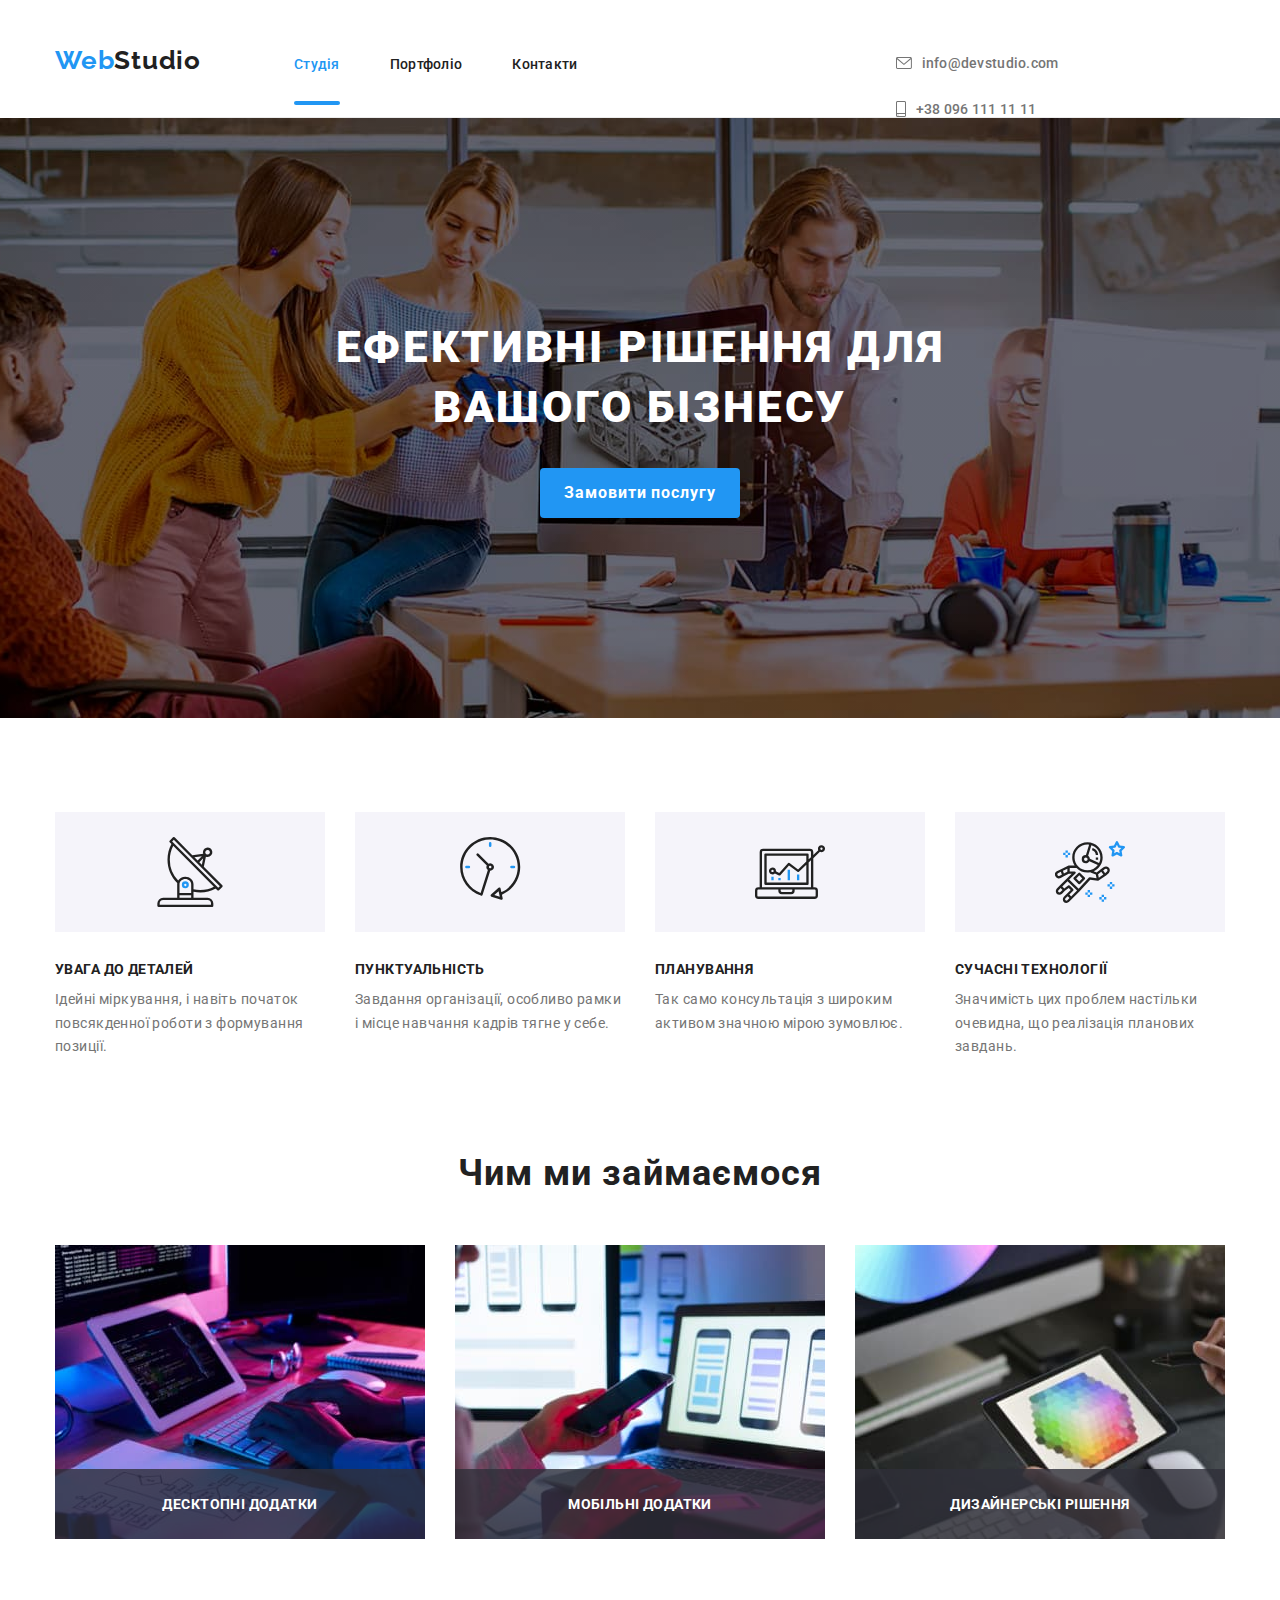
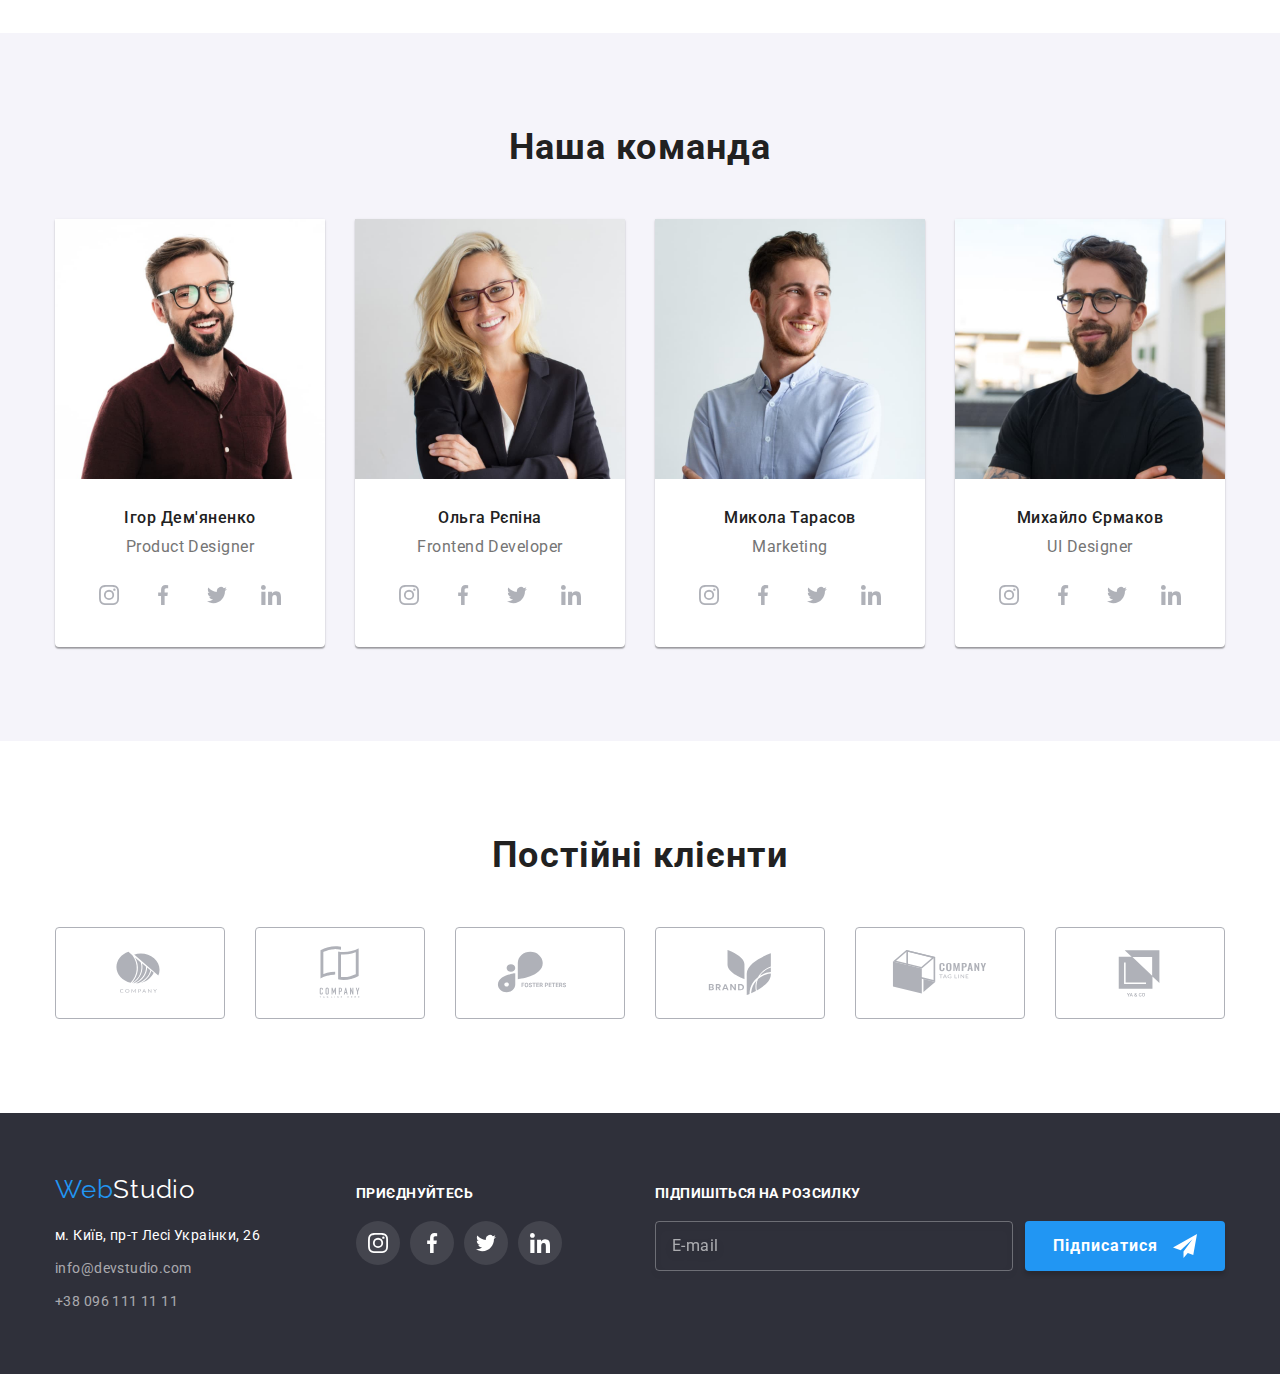
==== commit 68602b68: "Ще не адаптовані картинки" ====
--- a/index.html
+++ b/index.html
@@ -24,31 +24,33 @@
 					><span class="logo-web logo">Web</span>Studio</a
 				>
 				<div class="tablet-nav">
-				<nav class="menu">
-					<ul class="menu__list list">
-						<li class="menu__item">
-							<a class="menu__link current link" href="./index.html">Студія</a>
-						</li>
-						<li class="menu__item">
-							<a class="menu__link link" href="./portfolio.html">Портфоліо</a>
-						</li>
-						<li class="menu__item">
-							<a class="menu__link link" href="#">Контакти</a>
-						</li>
-					</ul>
-				</nav>
+					<nav class="menu">
+						<ul class="menu__list list">
+							<li class="menu__item">
+								<a class="menu__link current link" href="./index.html"
+									>Студія</a
+								>
+							</li>
+							<li class="menu__item">
+								<a class="menu__link link" href="./portfolio.html">Портфоліо</a>
+							</li>
+							<li class="menu__item">
+								<a class="menu__link link" href="#">Контакти</a>
+							</li>
+						</ul>
+					</nav>
 				</div>
 				<ul class="header__contact list">
 					<li class="header__contact-item item">
 						<a class="contact__link link" href="mailto:info@devstudio.com"
-							><svg class="contact__icon" width="14" height="10">
+							><svg class="contact__icon-tel" width="16" height="12">
 								<use href="./images/icons.svg#icon-envelope"></use></svg
 							>info@devstudio.com
 						</a>
 					</li>
 					<li class="header__contact-item item">
 						<a class="contact__link link" href="tel:+380961111111"
-							><svg class="contact__icon" width="10" height="14">
+							><svg class="contact__icon-email" width="10" height="16">
 								<use href="./images/icons.svg#icon-smartphone"></use></svg
 							>+38 096 111 11 11</a
 						>
@@ -452,63 +454,65 @@
 		</main>
 		<footer class="footer">
 			<div class="footer-container container">
-				<div class="footer-info">
-					<a class="footer-logo link" href="./index.html"
-						><span class="logo-web logo">Web</span>Studio</a
-					>
-					<address class="address">
-						<ul class="address-list list">
-							<li class="item">
-								<a
-									class="address-link link"
-									href="https://goo.gl/maps/CPtrU1FHBa2aNyZL9"
-									target="_blank"
-									rel="noopener noreferrer nofollow"
-									>м. Київ, пр-т Лесі Украінки, 26</a
-								>
-							</li>
-							<li class="item">
-								<a class="footer-link link" href="mailto:info@devstudio.com"
-									>info@devstudio.com</a
-								>
-							</li>
-							<li class="item">
-								<a class="footer-link link" href="tel:+380961111111"
-									>+38 096 111 11 11</a
-								>
+				<div class="footer-wrap">
+					<div class="footer-info">
+						<a class="footer-logo link" href="./index.html"
+							><span class="logo-web logo">Web</span>Studio</a
+						>
+						<address class="address">
+							<ul class="address-list list">
+								<li class="item">
+									<a
+										class="address-link link"
+										href="https://goo.gl/maps/CPtrU1FHBa2aNyZL9"
+										target="_blank"
+										rel="noopener noreferrer nofollow"
+										>м. Київ, пр-т Лесі Украінки, 26</a
+									>
+								</li>
+								<li class="item">
+									<a class="footer-link link" href="mailto:info@devstudio.com"
+										>info@devstudio.com</a
+									>
+								</li>
+								<li class="item">
+									<a class="footer-link link" href="tel:+380961111111"
+										>+38 096 111 11 11</a
+									>
+								</li>
+							</ul>
+						</address>
+					</div>
+
+					<div class="footer-soc">
+						<h3 class="info-title">ПРИЄДНУЙТЕСЬ</h3>
+						<ul class="footer-soc-list list">
+							<li class="footer-soc-item">
+								<a href="" class="footer-soc-link link"
+									><svg class="footer-soc-icon" width="20" height="20">
+										<use href="./images/icons.svg#icon-instagram"></use></svg
+								></a>
+							</li>
+							<li class="footer-soc-item">
+								<a href="" class="footer-soc-link link"
+									><svg class="footer-soc-icon" width="20" height="20">
+										<use href="./images/icons.svg#icon-facebook"></use></svg
+								></a>
+							</li>
+							<li class="footer-soc-item">
+								<a href="" class="footer-soc-link link"
+									><svg class="footer-soc-icon" width="20" height="20">
+										<use href="./images/icons.svg#icon-twitter"></use></svg
+								></a>
+							</li>
+							<li class="footer-soc-item">
+								<a href="" class="footer-soc-link link"
+									><svg class="footer-soc-icon" width="20" height="20">
+										<use href="./images/icons.svg#icon-linkedin"></use></svg
+								></a>
 							</li>
 						</ul>
-					</address>
-				</div>
-
-				<div class="footer-soc">
-					<h3 class="info-title">ПРИЄДНУЙТЕСЬ</h3>
-					<ul class="footer-soc-list list">
-						<li class="footer-soc-item">
-							<a href="" class="footer-soc-link link"
-								><svg class="footer-soc-icon" width="20" height="20">
-									<use href="./images/icons.svg#icon-instagram"></use></svg
-							></a>
-						</li>
-						<li class="footer-soc-item">
-							<a href="" class="footer-soc-link link"
-								><svg class="footer-soc-icon" width="20" height="20">
-									<use href="./images/icons.svg#icon-facebook"></use></svg
-							></a>
-						</li>
-						<li class="footer-soc-item">
-							<a href="" class="footer-soc-link link"
-								><svg class="footer-soc-icon" width="20" height="20">
-									<use href="./images/icons.svg#icon-twitter"></use></svg
-							></a>
-						</li>
-						<li class="footer-soc-item">
-							<a href="" class="footer-soc-link link"
-								><svg class="footer-soc-icon" width="20" height="20">
-									<use href="./images/icons.svg#icon-linkedin"></use></svg
-							></a>
-						</li>
-					</ul>
+					</div>
 				</div>
 				<div class="footer-form">
 					<label class="footer-textarea-label" for="footer-textarea"
--- a/css/main.min.css
+++ b/css/main.min.css
@@ -1 +1 @@
-.visually-hidden{border:0;clip:rect(1px, 1px, 1px, 1px);-webkit-clip-path:inset(-50%);clip-path:inset(50%);width:1px;height:1px;margin:-1px;padding:0;white-space:nowrap;overflow:hidden;position:absolute;word-wrap:normal !important}:root{--primary-text-color: #212121;--secondary-text-color: #757575;--pimmary-white-color: #ffffff;--accent-color: #2196f3;--grad: linear-gradient(rgba(0, 0, 0, 0.25), rgba(0, 0, 0, 0.25)) }.container{width:100%;margin:0 auto;padding-left:15px;padding-right:15px}@media screen and (min-width: 480px){.container{max-width:480px}}@media screen and (min-width: 768px){.container{max-width:768px}}@media screen and (min-width: 1200px){.container{max-width:1200px}}.list{list-style:none}.link{display:inline-block;text-decoration:none}.section{padding-top:94px;padding-bottom:94px}body{background-color:#fff;color:#212121;font-family:Roboto,sans-serif}html{box-sizing:border-box}h1,h2,h3,h4,h5,h6,p{margin:0}ul{margin:0;padding:0}button{cursor:pointer}address{font-style:normal}img{display:block;max-width:100%;height:auto;width:100%}textarea{height:auto;width:auto}.button{border:0;border-radius:4px;border-color:#f5f4fa;padding:6px 22px;background-color:#f5f4fa;cursor:pointer;font-family:inherit;font-weight:500;font-size:16px;line-height:1.6;letter-spacing:.03em;transition:250ms cubic-bezier(0.4, 0, 0.2, 1)}.button:hover,.button:focus{color:var(--pimmary-white-color);background-color:var(--accent-color);border-color:var(--accent-color);transition:250ms cubic-bezier(0.4, 0, 0.2, 1)}.button:active{padding:6px 25px;color:var(--pimmary-white-color);background-color:var(--accent-color)}.button.primary{color:var(--pimmary-white-color);background-color:var(--accent-color)}.header{font-weight:500;font-size:14px;line-height:1.14;letter-spacing:.02em;background-color:var(--pimmary-white-color);border-bottom:1px solid #ececec;padding-top:16px;padding-bottom:16px}@media screen and (min-width: 768px){.header{max-width:768px;padding-top:0;padding-bottom:0}}.header__container{display:flex;align-items:center;justify-content:center;width:100%;margin:0 auto;padding-left:15px;padding-right:15px}@media screen and (min-width: 480px){.header__container{max-width:480px}}@media screen and (min-width: 768px){.header__container{max-width:768px}}@media screen and (min-width: 1200px){.header__container{max-width:1200px}}.logo__header{font-weight:700;font-size:24px;line-height:1.666;letter-spacing:.03em;color:var(--primary-text-color);font-family:Raleway}@media screen and (min-width: 768px){.logo__header{margin-right:87px;padding:0}}.tablet-nav{margin-top:32px}.btn-open-menu{background-color:var(--pimmary-white-color);border:0;margin-left:auto;display:flex;justify-content:center;align-items:center;padding:0}@media screen and (min-width: 768px){.btn-open-menu{display:none}}.open-btn-icon{fill:var(--primary-text-color)}.logo-web{margin-right:0;color:var(--accent-color)}.menu{display:none;margin-right:96px}@media screen and (min-width: 768px){.menu{display:block}}.menu__list{display:flex;gap:50px}.header__contact{display:none;flex-wrap:wrap;gap:30px;max-width:138px}@media screen and (min-width: 768px){.header__contact{display:block}}.header__contact-item{max-width:138px}.menu__link{color:var(--primary-text-color);padding-bottom:32px;transition:250ms cubic-bezier(0.4, 0, 0.2, 1)}.menu__link:hover,.menu__link:focus{color:var(--accent-color);transition:250ms cubic-bezier(0.4, 0, 0.2, 1)}.menu__link:active{color:var(--accent-color)}.menu__link.current{color:var(--accent-color)}.menu__item{position:relative}.current::after{display:none;content:"";position:absolute;width:100%;height:4px;background-color:var(--accent-color);border-radius:2px;bottom:0;left:0;bottom:-1px}@media screen and (min-width: 768px){.current::after{display:block}}.contact__link{font-weight:500;font-size:12px;line-height:1.666;letter-spacing:.02em;color:#757575;display:flex;align-items:center;transition:250ms cubic-bezier(0.4, 0, 0.2, 1)}.contact__link:hover,.contact__link:focus{color:var(--accent-color);transition:250ms cubic-bezier(0.4, 0, 0.2, 1)}.contact__link:active{color:var(--accent-color);transition:250ms cubic-bezier(0.4, 0, 0.2, 1)}.contact__icon{display:none;fill:var(--secondary-text-color);transition:250ms cubic-bezier(0.4, 0, 0.2, 1)}@media screen and (min-width: 768px){.contact__icon{display:block;margin-right:8px}}@media screen and (min-width: 1200px){.contact__icon{display:block;width:14px;height:10px}}.contact__link:hover>.contact__icon{fill:var(--accent-color);transition:250ms cubic-bezier(0.4, 0, 0.2, 1)}.contact__link:focus>.contact__icon{fill:var(--accent-color);transition:250ms cubic-bezier(0.4, 0, 0.2, 1)}.mob-menu{padding-bottom:48px;position:fixed;top:0;width:100vw;height:100vh;background-color:var(--pimmary-white-color)}@media screen and (min-width: 768px){.mob-menu{display:none}}.mob-menu>.container{height:100%;display:flex;flex-direction:column;justify-content:space-between;overflow:auto}.menu-close-btn{margin-top:10px;padding:0;width:40px;height:40px;border:none;display:block;margin-left:auto;justify-content:center;align-items:center;background-color:var(--pimmary-white-color)}.menu-close-btn:hover>.icon-menu-close{fill:var(--accent-color)}.menu-close-btn:focus>.icon-menu-close{fill:var(--accent-color)}.menu-mob-link{font-weight:500;font-size:40px;line-height:1.175;letter-spacing:.02em;color:var(--primary-text-color);transition:250ms cubic-bezier(0.4, 0, 0.2, 1)}.menu-mob-link:hover,.menu-mob-link:focus{color:var(--accent-color);transition:250ms cubic-bezier(0.4, 0, 0.2, 1)}.menu-mob-link:active{color:var(--accent-color)}.menu-mob-link.current{color:var(--accent-color)}.menu-mobile-item{margin-bottom:32px}.menu-mobile-item:last-child{margin-bottom:0}.menu-mobile{margin-bottom:302px}.menu-mob-contact-item{margin-bottom:32px}.menu-mob-contact-link{font-weight:500;font-size:34px;line-height:1.176;letter-spacing:.02em;color:var(--accent-color);transition:250ms cubic-bezier(0.4, 0, 0.2, 1)}.menu-mob-contact-link:hover,.menu-mob-contact-link:focus{color:var(--accent-color);transition:250ms cubic-bezier(0.4, 0, 0.2, 1)}.menu-mob-contact-link:active{color:var(--accent-color);transition:250ms cubic-bezier(0.4, 0, 0.2, 1)}.menu-mob-email-link{font-weight:500;font-size:24px;line-height:1.172;letter-spacing:.02em;color:var(--secondary-text-color);transition:250ms cubic-bezier(0.4, 0, 0.2, 1)}.menu-mob-email-link:hover,.menu-mob-email-link:focus{color:var(--accent-color);transition:250ms cubic-bezier(0.4, 0, 0.2, 1)}.menu-mob-email-link:active{color:var(--accent-color);transition:250ms cubic-bezier(0.4, 0, 0.2, 1)}.menu-mob-contact{margin-bottom:64px}.menu-soc-list{display:flex;flex-wrap:wrap;gap:10px}.menu-soc-link{font-weight:500;font-size:18px;line-height:1.222;letter-spacing:.02em;color:var(--accent-color)}.menu-soc-item{border-right:1px solid var(--secondary-text-color);padding-right:10px}.footer{padding-top:60px;padding-bottom:60px;background-color:#2f303a;color:var(--pimmary-white-color)}.footer-container{align-items:center;justify-content:center}@media screen and (min-width: 480px){.footer-container{max-width:480px}}@media screen and (min-width: 768px){.footer-container{max-width:768px;display:flex}}@media screen and (min-width: 1200px){.footer-container{max-width:1200px}}.footer-info{display:flex;flex-wrap:wrap;justify-content:center;width:100%;margin-bottom:60px}.footer-logo{text-align:center;display:block;margin:0 auto;width:100%;font-size:24px;line-height:1.666;letter-spacing:.03em;margin-bottom:20px;color:var(--pimmary-white-color);font-family:Raleway}@media screen and (min-width: 1200px){.footer-logo{font-size:26px;line-height:1.19;letter-spacing:.03em}}.address{font-size:14px;line-height:1.7;letter-spacing:.03em;font-style:inherit;color:var(--pimmary-white-color)}.address-link{font-size:14px;line-height:1.7;letter-spacing:.03em;font-style:inherit;color:var(--pimmary-white-color);transition:250ms cubic-bezier(0.4, 0, 0.2, 1)}.address-link:hover,.address-link:focus{color:var(--accent-color);transition:250ms cubic-bezier(0.4, 0, 0.2, 1)}.address-list>.item{margin-bottom:9px;text-align:center}.address-list>.item:last-child{margin-bottom:0}.footer-link{font-size:14px;line-height:1.7;letter-spacing:.03em;color:rgba(255,255,255,.6);font-style:inherit;transition:250ms cubic-bezier(0.4, 0, 0.2, 1)}.footer-link:hover,.footer-link:focus{color:var(--accent-color);transition:250ms cubic-bezier(0.4, 0, 0.2, 1)}.info-title{width:100%;text-align:center;margin:auto;font-weight:700;font-size:14px;line-height:1.1428;letter-spacing:.03em;margin-bottom:20px}.footer-soc{display:flex;flex-wrap:wrap;align-items:center;justify-content:center;margin-bottom:60px}.footer-soc-list{display:flex;align-items:baseline;gap:10px}.footer-soc-item{width:44px;height:44px}.footer-soc-icon{fill:var(--pimmary-white-color);transition:250ms cubic-bezier(0.4, 0, 0.2, 1)}.footer-soc-icon:hover .team-soc-icon{fill:var(--pimmary-white-color);transition:250ms cubic-bezier(0.4, 0, 0.2, 1)}.footer-soc-icon:focus .team-soc-icon{fill:var(--pimmary-white-color);transition:250ms cubic-bezier(0.4, 0, 0.2, 1)}.footer-soc-link{width:100%;height:100%;background-color:rgba(255,255,255,.1);border-radius:50%;border-color:var(--pimmary-white-color);display:flex;align-items:center;justify-content:center;transition:250ms cubic-bezier(0.4, 0, 0.2, 1)}.footer-soc-link:hover{background-color:var(--accent-color);fill:var(--pimmary-white-color);transition:250ms cubic-bezier(0.4, 0, 0.2, 1)}.footer-soc-link:focus{background-color:var(--accent-color);fill:var(--pimmary-white-color);transition:250ms cubic-bezier(0.4, 0, 0.2, 1)}.footer-form{margin-top:12px;width:100%}.fotter-form-form{display:flex;flex-wrap:wrap;gap:12px;flex-direction:column;align-items:center}.footer-textarea-label{text-align:center;justify-content:center;font-weight:700;font-size:14px;line-height:1.1428;letter-spacing:.03em;display:block;margin-bottom:20px;color:var(--pimmary-white-color)}.footer-subscribe{font-weight:400;font-size:16px;line-height:1.25;letter-spacing:.03em;display:flex;background-color:rgba(0,0,0,0);border:1px solid rgba(255,255,255,.3);filter:drop-shadow(0px 4px 4px rgba(0, 0, 0, 0.15));border-radius:4px;width:100%;height:50px;color:rgba(255,255,255,.6);resize:none;padding:13px 16px;outline:rgba(0,0,0,0)}@media screen and (min-width: 768px){.footer-subscribe{max-width:450px}}.footer-subscribe:focus{border:1px solid rgba(255,255,255,.3)}.footer-subscribe::-moz-placeholder{font-weight:400;font-size:16px;line-height:1.25em;letter-spacing:.03em;color:rgba(255,255,255,.6)}.footer-subscribe:-ms-input-placeholder{font-weight:400;font-size:16px;line-height:1.25em;letter-spacing:.03em;color:rgba(255,255,255,.6)}.footer-subscribe::placeholder{font-weight:400;font-size:16px;line-height:1.25em;letter-spacing:.03em;color:rgba(255,255,255,.6)}.subscribe-button{font-weight:700;font-size:16px;line-height:1.875;letter-spacing:.06em;display:flex;position:relative;width:200px;height:50px;box-shadow:0px 4px 4px rgba(0,0,0,.15);background-color:var(--accent-color);color:var(--pimmary-white-color);border:0;border-radius:4px;align-items:center;text-align:center;padding:10px 28px}.subscribe-icon{fill:var(--pimmary-white-color);position:absolute;right:28px}.hero{padding-top:118px;padding-bottom:118px;margin-left:auto;margin-right:auto;background-color:#2f303a;background-image:var(--grad),url(../images/hero-bg-mob.jpg);background-size:cover;background-position:center;flex-grow:1;color:var(--pimmary-white-color)}@media(min-device-pixel-ratio: 2),(-webkit-min-device-pixel-ratio: 2),(min-resolution: 192dpi),(min-resolution: 2dppx){.hero{background-image:var(--grad),url(../images/hero-bg-mob-2x.jpg)}}@media screen and (min-width: 480px){.hero{background-image:var(--grad),url(../images/hero-bg-tablet.jpg)}}@media screen and (min-width: 480px)and (min-device-pixel-ratio: 2),screen and (min-width: 480px)and (-webkit-min-device-pixel-ratio: 2),screen and (min-width: 480px)and (min-resolution: 192dpi),screen and (min-width: 480px)and (min-resolution: 2dppx){.hero{background-image:var(--grad),url(../images/hero-bg-tablet-2x.jpg)}}@media screen and (min-width: 768px){.hero{background-image:var(--grad),url(../images/herobackground-img.jpg)}}@media screen and (min-width: 768px)and (min-device-pixel-ratio: 2),screen and (min-width: 768px)and (-webkit-min-device-pixel-ratio: 2),screen and (min-width: 768px)and (min-resolution: 192dpi),screen and (min-width: 768px)and (min-resolution: 2dppx){.hero{background-image:var(--grad),url(../images/hero-bg-desktop-2x.jpg)}}@media screen and (min-width: 1200px){.hero{max-width:1600px;padding-top:200px;padding-bottom:200px}}.hero__title{font-weight:900;font-size:26px;line-height:1.615;letter-spacing:.06em;text-transform:uppercase;text-align:center;margin:0 auto;margin-bottom:30px;max-width:100%}@media screen and (min-width: 768px){.hero__title{max-width:360px}}@media screen and (min-width: 1200px){.hero__title{font-weight:900;font-size:44px;line-height:1.363;letter-spacing:.06em;max-width:696px}}.hero__button{font-weight:700;font-size:16px;line-height:1.875;letter-spacing:.06em;min-width:200px;height:50px;text-align:center;border:0;padding:10px 24px;display:block;margin:0 auto;border-color:var(--accent-color);border-radius:4px;background-color:var(--accent-color);color:var(--pimmary-white-color);box-shadow:0px 4px 4px rgba(0,0,0,.15)}.advantages{padding-top:60px;padding-bottom:60px}@media screen and (min-width: 1200px){.advantages{padding-top:94px;padding-bottom:94px}}.adventages__icon{display:flex;justify-content:center;align-items:center;width:100%;height:120px;background-color:#f5f4fa;margin-bottom:30px}.icon-adv{width:70px;height:70px}.advantages__title{font-size:14px;line-height:1.14;letter-spacing:.03em;margin-bottom:10px;display:flex;justify-content:center}@media screen and (min-width: 768px){.advantages__title{justify-content:flex-start}}@media screen and (min-width: 1200px){.advantages__title{justify-content:flex-start}}.advantages__list{display:flex;flex-wrap:wrap;gap:30px}.advantages__item{width:100%}@media screen and (min-width: 768px){.advantages__item{width:calc((100% - 30px)/2)}}@media screen and (min-width: 1200px){.advantages__item{width:calc((100% - 90px)/4)}}.advantages__text{font-size:14px;line-height:1.7;letter-spacing:.03em;width:100%;color:#757575}@media screen and (min-width: 768px){.advantages__text{max-width:354px}}@media screen and (min-width: 1200px){.advantages__text{max-width:270px}}.our-team{padding-top:60px;padding-bottom:60px;background-color:#f5f4fa}@media screen and (min-width: 1200px){.our-team{padding-top:94px;padding-bottom:94px}}.team{display:flex;flex-wrap:wrap;gap:30px}.team__item{width:100%}@media screen and (min-width: 768px){.team__item{width:calc((100% - 30px)/2);min-height:536px}}@media screen and (min-width: 1200px){.team__item{width:calc((100% - 90px)/4);min-height:428px}}.team__discription{padding-top:30px;margin-bottom:16px}.our-team__title{margin-bottom:30px}@media screen and (min-width: 1200px){.our-team__title{margin-bottom:50px}}.title{font-size:36px;line-height:1.16;letter-spacing:.03em;text-align:center}.team__card{width:100%;max-height:622px;border-color:#757575;padding-bottom:24px;background:var(--pimmary-white-color);text-align:center;box-shadow:0px 1px 3px rgba(0,0,0,.12),0px 1px 1px rgba(0,0,0,.14),0px 2px 1px rgba(0,0,0,.2);border-radius:0px 0px 4px 4px}@media screen and (min-width: 1200px){.team__card{padding-bottom:30px}}.social-list{display:flex;justify-content:center;gap:10px}.social-list__item{width:44px;height:44px}.social-list__icon{fill:#afb1b8;transition:250ms cubic-bezier(0.4, 0, 0.2, 1)}.social-list__link:hover .social-list__icon{fill:var(--pimmary-white-color);transition:250ms cubic-bezier(0.4, 0, 0.2, 1)}.social-list__link:focus .social-list__icon{fill:var(--pimmary-white-color);transition:250ms cubic-bezier(0.4, 0, 0.2, 1)}.social-list__link{width:100%;height:100%;background-color:var(--pimmary-white-color);border-radius:50%;border-color:var(--pimmary-white-color);display:flex;align-items:center;justify-content:center;transition:250ms cubic-bezier(0.4, 0, 0.2, 1)}.social-list__link:hover{background-color:var(--accent-color);fill:var(--pimmary-white-color);transition:250ms cubic-bezier(0.4, 0, 0.2, 1)}.social-list__link:focus{background-color:var(--accent-color);fill:var(--pimmary-white-color);transition:250ms cubic-bezier(0.4, 0, 0.2, 1)}.team-img{margin-bottom:0}.team__title{font-weight:500;font-size:16px;line-height:1.18;letter-spacing:.03em;margin-bottom:10px}.team__text{font-size:16px;line-height:1.18;letter-spacing:.03em;color:var(--secondary-text-color)}.about{display:none;gap:30px;padding-top:0;padding-bottom:94px}@media screen and (min-width: 1200px){.about{display:flex}}.about-list{display:flex;flex-wrap:wrap;gap:30px}.about-item{width:calc((100% - 60px)/3)}.about-item:hover{filter:drop-shadow(0px 4px 4px rgba(0, 0, 0, 0.25));transition:250ms cubic-bezier(0.4, 0, 0.2, 1)}.about-top-wrap{position:relative}.about-title-wrap{position:absolute;display:flex;text-align:center;align-items:center;justify-content:center;right:0;bottom:0;color:var(--pimmary-white-color);background:rgba(47,48,58,.8);height:70px;width:100%;font-family:Roboto;font-weight:700;font-size:14px;line-height:1.1428em;text-align:center;letter-spacing:.03em;text-transform:uppercase}.about-title{margin-bottom:50px}.portfolio-section{padding-top:94px;padding-bottom:94px}.gallery-list{display:flex;justify-content:center;flex-wrap:wrap;gap:30px}.list-filter{margin-bottom:50px;display:flex;justify-content:center;gap:8px}.filter-button{display:block}.filter-input:checked+.filter-button{background-color:var(--accent-color);color:var(--pimmary-white-color);box-shadow:0px 3px 1px rgba(0,0,0,.1),0px 1px 2px rgba(0,0,0,.08),0px 2px 2px rgba(0,0,0,.12)}.filter-button:hover,.filter-button:focus{box-shadow:0px 3px 1px rgba(0,0,0,.1),0px 1px 2px rgba(0,0,0,.08),0px 2px 2px rgba(0,0,0,.12);border-radius:4px;transition:250ms cubic-bezier(0.4, 0, 0.2, 1)}.portfolio-item{max-width:370px;width:calc((100% - 24px)/3);transition:250ms cubic-bezier(0.4, 0, 0.2, 1)}.portfolio-item:hover,.portfolio-item:focus{box-shadow:0px 1px 1px rgba(0,0,0,.12),0px 4px 4px rgba(0,0,0,.06),1px 4px 6px rgba(0,0,0,.16);transition:250ms cubic-bezier(0.4, 0, 0.2, 1)}.portfolio-top-wrap{position:relative;overflow:hidden;transition:250ms cubic-bezier(0.4, 0, 0.2, 1)}.portfolio-text-wrap{position:absolute;top:0;padding:40px;height:100%;color:var(--pimmary-white-color);background-color:rgba(33,150,243,.9);font-weight:400;font-size:18px;line-height:1.555em;letter-spacing:.03em;transform:translateY(100%);transition:250ms cubic-bezier(0.4, 0, 0.2, 1);overflow:auto}.portfolio-item:hover .portfolio-text-wrap{transform:translateY(0);transition:250ms cubic-bezier(0.4, 0, 0.2, 1)}.portfolio-item:focus .portfolio-text-wrap{transform:translateY(0);transition:250ms cubic-bezier(0.4, 0, 0.2, 1)}.portfolio-discription{padding:20px 24px;border-bottom:1px solid #eee;border-left:1px solid #eee;border-right:1px solid #eee}.card-title{color:var(--primary-text-color);font-size:18px;line-height:2;letter-spacing:.06em}.card-text{color:var(--secondary-text-color);font-size:16px;line-height:1.9;letter-spacing:.03em}.cliants{padding-top:60px;padding-bottom:60px}@media screen and (min-width: 1200px){.cliants{padding-top:94px;padding-bottom:94px}}.cliants-title{margin-bottom:30px}@media screen and (min-width: 1200px){.cliants-title{margin-bottom:50px}}.cliants-list{display:flex;justify-content:center;align-items:center;flex-wrap:wrap;gap:30px}.cliants-item{width:calc((100% - 30px)/2)}@media screen and (min-width: 768px){.cliants-item{width:calc((100% - 60px)/3)}}@media screen and (min-width: 1200px){.cliants-item{width:calc((100% - 150px)/6)}}.cliants-link{width:100%;height:92px;border:1px solid #afb1b8;border-radius:4px;display:flex;align-items:center;justify-content:center;transition:250ms cubic-bezier(0.4, 0, 0.2, 1)}.cliants-link:hover{border:1px solid var(--accent-color);transition:250ms cubic-bezier(0.4, 0, 0.2, 1)}.cliants-link:focus{border-color:var(--accent-color);transition:250ms cubic-bezier(0.4, 0, 0.2, 1)}.cliants-icon{width:106px;height:60px;fill:#afb1b8;transition:250ms cubic-bezier(0.4, 0, 0.2, 1)}.cliants-link:hover .cliants-icon{fill:var(--accent-color);transition:250ms cubic-bezier(0.4, 0, 0.2, 1)}.cliants-link:focus .cliants-icon{fill:var(--accent-color);transition:250ms cubic-bezier(0.4, 0, 0.2, 1)}.backdrop{position:fixed;top:0;height:100%;width:100%;background-color:rgba(0,0,0,.2);transition:opacity 350ms linear,visibility 350ms linear}.backdrop.is-hidden .modal{transform:translate(-50%, -50%) scaleY(0)}.modal{position:absolute;max-width:450px;width:100%;min-height:609px;top:50%;left:50%;transform:translate(-50%, -50%);background-color:var(--pimmary-white-color);border-radius:4px;transform:translate(-50%, -50%) scaleY(1);transition:350ms cubic-bezier(0.4, 0, 0.2, 1);border-radius:4px;padding:40px}.modal-close{width:30px;height:30px;border:1px solid rgba(0,0,0,.1);border-radius:50%;display:flex;justify-content:center;align-items:center;background-color:var(--pimmary-white-color);position:absolute;right:8px;top:8px;transition:250ms cubic-bezier(0.4, 0, 0.2, 1)}.modal-close:focus{fill:var(--accent-color)}.modal-close:hover{fill:var(--accent-color)}.modal-close:hover .modal-close-icon{fill:var(--accent-color)}.modal-close:focus .modal-close-icon{fill:var(--accent-color)}.is-hidden{opacity:0;visibility:hidden;pointer-events:none}.modal-title{font-weight:700;font-size:20px;line-height:1.5;letter-spacing:.03em;text-align:center;margin-bottom:12px}.input-wrapped{position:relative;margin-bottom:10px}.modal-input{width:100%;height:40px;border:1px solid rgba(33,33,33,.2);border-radius:4px;padding-left:42px;outline:rgba(0,0,0,0);transition:250ms cubic-bezier(0.4, 0, 0.2, 1)}.modal-input:focus{border-color:var(--accent-color)}.comment{margin-bottom:18px}.modal-text{border-radius:4px;width:100%;height:120px;border:1px solid rgba(33,33,33,.2);border-radius:4px;padding:12px 16px;outline:rgba(0,0,0,0);resize:none;margin-bottom:0;transition:250ms cubic-bezier(0.4, 0, 0.2, 1)}.modal-text:focus{border-color:var(--accent-color)}.modal-text::-moz-placeholder{font-weight:400;font-size:12px;line-height:1.1666em;letter-spacing:.01em;color:rgba(117,117,117,.5)}.modal-text:-ms-input-placeholder{font-weight:400;font-size:12px;line-height:1.1666em;letter-spacing:.01em;color:rgba(117,117,117,.5)}.modal-text::placeholder{font-weight:400;font-size:12px;line-height:1.1666em;letter-spacing:.01em;color:rgba(117,117,117,.5)}.input-icon{position:absolute;left:12px;top:50%;transform:translateY(-50%)}.modal-input:focus+.input-icon{fill:var(--accent-color)}.input-label{font-weight:400;font-size:12px;line-height:1.1666em;color:var(--secondary-text-color);display:block;margin-bottom:4px;letter-spacing:.01em;outline:rgba(0,0,0,0)}.checkbox-field{margin-bottom:27px}.policy-link{color:var(--accent-color);margin-left:4px;position:relative}.policy-link::before{position:absolute;background-color:var(--accent-color);display:block;left:0;bottom:0;width:100%;height:1px}.policy-label{font-weight:400;font-size:12px;line-height:1.666;letter-spacing:.03em;display:flex;color:#757575;justify-content:center;align-items:center}.policy-label span{width:16px;height:15px;border:2px solid #212121;border-radius:2px;display:flex;align-items:center;justify-content:center;fill:rgba(0,0,0,0);margin-right:7px}.checkbox-input:checked+.policy-label span{background-color:var(--accent-color);border:none;fill:var(--pimmary-white-color)}.submit-button{display:flex;justify-content:center;background:var(--accent-color);box-shadow:0px 4px 4px rgba(0,0,0,.15);border-radius:4px;border:1px solid rgba(0,0,0,0);width:200px;height:50px;color:var(--pimmary-white-color);font-weight:700;font-size:16px;line-height:1.875em;align-items:center;text-align:center;letter-spacing:.06em;margin:auto;color:#fff}/*# sourceMappingURL=main.min.css.map */+.visually-hidden{border:0;clip:rect(1px, 1px, 1px, 1px);-webkit-clip-path:inset(-50%);clip-path:inset(50%);width:1px;height:1px;margin:-1px;padding:0;white-space:nowrap;overflow:hidden;position:absolute;word-wrap:normal !important}:root{--primary-text-color: #212121;--secondary-text-color: #757575;--pimmary-white-color: #ffffff;--accent-color: #2196f3;--grad: linear-gradient(rgba(0, 0, 0, 0.25), rgba(0, 0, 0, 0.25)) }.container{width:100%;margin:0 auto;padding-left:15px;padding-right:15px}@media screen and (min-width: 480px){.container{max-width:480px}}@media screen and (min-width: 768px){.container{max-width:768px}}@media screen and (min-width: 1200px){.container{max-width:1200px}}.list{list-style:none}.link{display:inline-block;text-decoration:none}.section{padding-top:94px;padding-bottom:94px}body{background-color:#fff;color:#212121;font-family:Roboto,sans-serif}html{box-sizing:border-box}h1,h2,h3,h4,h5,h6,p{margin:0}ul{margin:0;padding:0}button{cursor:pointer}address{font-style:normal}img{display:block;max-width:100%;height:auto;width:100%}textarea{height:auto;width:auto}.button{border:0;border-radius:4px;border-color:#f5f4fa;padding:6px 22px;background-color:#f5f4fa;cursor:pointer;font-family:inherit;font-weight:500;font-size:16px;line-height:1.6;letter-spacing:.03em;transition:250ms cubic-bezier(0.4, 0, 0.2, 1)}.button:hover,.button:focus{color:var(--pimmary-white-color);background-color:var(--accent-color);border-color:var(--accent-color);transition:250ms cubic-bezier(0.4, 0, 0.2, 1)}.button:active{padding:6px 25px;color:var(--pimmary-white-color);background-color:var(--accent-color)}.button.primary{color:var(--pimmary-white-color);background-color:var(--accent-color)}.header{font-weight:500;font-size:14px;line-height:1.142;letter-spacing:.02em;background-color:var(--pimmary-white-color);border-bottom:1px solid #ececec;padding-top:16px;padding-bottom:16px}@media screen and (min-width: 768px){.header{margin:auto;width:768px;padding-top:0;padding-bottom:0}}@media screen and (min-width: 1200px){.header{padding-top:24px;padding-bottom:0;width:100%;max-width:1200px}}.header__container{display:flex;align-items:center;justify-content:center;width:100%;margin:0 auto;padding-left:15px;padding-right:15px}@media screen and (min-width: 480px){.header__container{width:480px}}@media screen and (min-width: 768px){.header__container{width:768px}}@media screen and (min-width: 1200px){.header__container{display:flex;align-items:baseline;width:100%}}.logo__header{font-weight:700;font-size:24px;line-height:1.666;letter-spacing:.03em;color:var(--primary-text-color);font-family:Raleway}@media screen and (min-width: 768px){.logo__header{margin-right:87px;padding:0}}@media screen and (min-width: 1200px){.logo__header{font-family:Raleway;font-weight:700;font-size:26px;line-height:1.1923;letter-spacing:.03em;margin-right:93px}}.btn-open-menu{background-color:var(--pimmary-white-color);border:0;margin-left:auto;display:flex;justify-content:center;align-items:center;padding:0}@media screen and (min-width: 768px){.btn-open-menu{display:none}}.open-btn-icon{fill:var(--primary-text-color)}.logo-web{margin-right:0;color:var(--accent-color)}.menu{display:none;margin-right:96px}@media screen and (min-width: 768px){.menu{display:block;margin-top:32px}}@media screen and (min-width: 1200px){.menu{margin-right:318px;display:block}}.menu__list{display:flex;gap:50px}.header__contact{display:none;flex-wrap:wrap;gap:30px;max-width:138px}@media screen and (min-width: 768px){.header__contact{display:block}}@media screen and (min-width: 1200px){.header__contact{display:flex;gap:30px;max-width:none}}.header__contact-item{max-width:138px}@media screen and (min-width: 1200px){.header__contact-item{max-width:none}}.menu__link{color:var(--primary-text-color);padding-bottom:32px;transition:250ms cubic-bezier(0.4, 0, 0.2, 1)}.menu__link:hover,.menu__link:focus{color:var(--accent-color);transition:250ms cubic-bezier(0.4, 0, 0.2, 1)}.menu__link:active{color:var(--accent-color)}.menu__link.current{color:var(--accent-color)}.menu__item{position:relative}.current::after{display:none;content:"";position:absolute;width:100%;height:4px;background-color:var(--accent-color);border-radius:2px;bottom:0;left:0;bottom:-1px}@media screen and (min-width: 768px){.current::after{display:block}}.contact__link{font-weight:500;font-size:12px;line-height:1.666;letter-spacing:.02em;color:#757575;display:flex;align-items:center;transition:250ms cubic-bezier(0.4, 0, 0.2, 1)}@media screen and (min-width: 1200px){.contact__link{gap:10px;font-weight:500;font-size:14px;line-height:1.142;letter-spacing:.02em}}.contact__link:hover,.contact__link:focus{color:var(--accent-color);transition:250ms cubic-bezier(0.4, 0, 0.2, 1)}.contact__link:active{color:var(--accent-color);transition:250ms cubic-bezier(0.4, 0, 0.2, 1)}.contact__icon-tel{display:none;fill:var(--secondary-text-color);transition:250ms cubic-bezier(0.4, 0, 0.2, 1)}@media screen and (min-width: 768px){.contact__icon-tel{width:14px;height:10px;display:block;margin-right:8px}}@media screen and (min-width: 1200px){.contact__icon-tel{width:16px;height:12px;display:block;margin-right:0}}.contact__link:hover>.contact__icon-tel{fill:var(--accent-color);transition:250ms cubic-bezier(0.4, 0, 0.2, 1)}.contact__link:focus>.contact__icon-tel{fill:var(--accent-color);transition:250ms cubic-bezier(0.4, 0, 0.2, 1)}.contact__icon-email{display:none;fill:var(--secondary-text-color);transition:250ms cubic-bezier(0.4, 0, 0.2, 1)}@media screen and (min-width: 768px){.contact__icon-email{width:10px;height:14px;display:block;margin-right:8px}}@media screen and (min-width: 1200px){.contact__icon-email{width:10px;height:16px;display:block;margin-right:0}}.contact__link:hover>.contact__icon-email{fill:var(--accent-color);transition:250ms cubic-bezier(0.4, 0, 0.2, 1)}.contact__link:focus>.contact__icon-email{fill:var(--accent-color);transition:250ms cubic-bezier(0.4, 0, 0.2, 1)}.mob-menu{padding-bottom:48px;position:fixed;top:0;width:100vw;height:100vh;background-color:var(--pimmary-white-color)}@media screen and (min-width: 768px){.mob-menu{display:none}}.mob-menu>.container{height:100%;display:flex;flex-direction:column;justify-content:space-between;overflow:auto}.menu-close-btn{margin-top:10px;padding:0;width:40px;height:40px;border:none;display:block;margin-left:auto;justify-content:center;align-items:center;background-color:var(--pimmary-white-color)}.menu-close-btn:hover>.icon-menu-close{fill:var(--accent-color)}.menu-close-btn:focus>.icon-menu-close{fill:var(--accent-color)}.menu-mob-link{font-weight:500;font-size:40px;line-height:1.175;letter-spacing:.02em;color:var(--primary-text-color);transition:250ms cubic-bezier(0.4, 0, 0.2, 1)}.menu-mob-link:hover,.menu-mob-link:focus{color:var(--accent-color);transition:250ms cubic-bezier(0.4, 0, 0.2, 1)}.menu-mob-link:active{color:var(--accent-color)}.menu-mob-link.current{color:var(--accent-color)}.menu-mobile-item{margin-bottom:32px}.menu-mobile-item:last-child{margin-bottom:0}.menu-mobile{margin-bottom:302px}.menu-mob-contact-item{margin-bottom:32px}.menu-mob-contact-link{font-weight:500;font-size:34px;line-height:1.176;letter-spacing:.02em;color:var(--accent-color);transition:250ms cubic-bezier(0.4, 0, 0.2, 1)}.menu-mob-contact-link:hover,.menu-mob-contact-link:focus{color:var(--accent-color);transition:250ms cubic-bezier(0.4, 0, 0.2, 1)}.menu-mob-contact-link:active{color:var(--accent-color);transition:250ms cubic-bezier(0.4, 0, 0.2, 1)}.menu-mob-email-link{font-weight:500;font-size:24px;line-height:1.172;letter-spacing:.02em;color:var(--secondary-text-color);transition:250ms cubic-bezier(0.4, 0, 0.2, 1)}.menu-mob-email-link:hover,.menu-mob-email-link:focus{color:var(--accent-color);transition:250ms cubic-bezier(0.4, 0, 0.2, 1)}.menu-mob-email-link:active{color:var(--accent-color);transition:250ms cubic-bezier(0.4, 0, 0.2, 1)}.menu-mob-contact{margin-bottom:64px}.menu-soc-list{display:flex;flex-wrap:wrap;gap:10px}.menu-soc-link{font-weight:500;font-size:18px;line-height:1.222;letter-spacing:.02em;color:var(--accent-color)}.menu-soc-item{border-right:1px solid var(--secondary-text-color);padding-right:10px}.footer{padding-top:60px;padding-bottom:60px;background-color:#2f303a;color:var(--pimmary-white-color)}.footer-container{align-items:center;justify-content:center}@media screen and (min-width: 480px){.footer-container{max-width:480px}}@media screen and (min-width: 768px){.footer-container{max-width:768px}}@media screen and (min-width: 1200px){.footer-container{max-width:1200px;display:flex;align-content:center;align-items:baseline}}.footer-wrap{display:block}@media screen and (min-width: 768px){.footer-wrap{display:flex;align-items:baseline;justify-content:space-around;margin-bottom:60px}}@media screen and (min-width: 1200px){.footer-wrap{display:flex;margin-bottom:0}}.footer-info{display:flex;flex-wrap:wrap;justify-content:center;width:100%;margin-bottom:60px}@media screen and (min-width: 768px){.footer-info{margin:0;display:block;max-width:232px;margin-right:165px}}@media screen and (min-width: 1200px){.footer-info{display:block;min-width:231px;margin-right:70px;margin-bottom:0}}.footer-logo{text-align:center;display:block;margin:0 auto;width:100%;font-size:24px;line-height:1.666;letter-spacing:.03em;margin-bottom:20px;color:var(--pimmary-white-color);font-family:Raleway}@media screen and (min-width: 1200px){.footer-logo{font-size:26px;line-height:1.19;letter-spacing:.03em;margin:0;margin-bottom:20px;text-align:left}}.address{font-size:14px;line-height:1.7;letter-spacing:.03em;font-style:inherit;color:var(--pimmary-white-color)}.address-link{font-size:14px;line-height:1.7;letter-spacing:.03em;font-style:inherit;color:var(--pimmary-white-color);transition:250ms cubic-bezier(0.4, 0, 0.2, 1)}.address-link:hover,.address-link:focus{color:var(--accent-color);transition:250ms cubic-bezier(0.4, 0, 0.2, 1)}.address-list>.item{margin-bottom:8px;text-align:center}@media screen and (min-width: 1200px){.address-list>.item{margin-bottom:9px;text-align:left}}.address-list>.item:last-child{margin-bottom:0}.footer-link{font-size:14px;line-height:1.7;letter-spacing:.03em;color:rgba(255,255,255,.6);font-style:inherit;transition:250ms cubic-bezier(0.4, 0, 0.2, 1)}.footer-link:hover,.footer-link:focus{color:var(--accent-color);transition:250ms cubic-bezier(0.4, 0, 0.2, 1)}.info-title{width:100%;text-align:center;margin:auto;font-weight:700;font-size:14px;line-height:1.1428;letter-spacing:.03em;margin-bottom:20px}@media screen and (min-width: 1200px){.info-title{text-align:left}}.footer-soc{display:flex;flex-wrap:wrap;align-items:center;justify-content:center;margin-bottom:60px}@media screen and (min-width: 1200px){.footer-soc{margin-bottom:0;margin-top:12px;margin-right:93px}}.footer-soc-list{display:flex;align-items:baseline;gap:10px}.footer-soc-item{width:44px;height:44px}.footer-soc-icon{fill:var(--pimmary-white-color);transition:250ms cubic-bezier(0.4, 0, 0.2, 1)}.footer-soc-icon:hover .team-soc-icon{fill:var(--pimmary-white-color);transition:250ms cubic-bezier(0.4, 0, 0.2, 1)}.footer-soc-icon:focus .team-soc-icon{fill:var(--pimmary-white-color);transition:250ms cubic-bezier(0.4, 0, 0.2, 1)}.footer-soc-link{width:100%;height:100%;background-color:rgba(255,255,255,.1);border-radius:50%;border-color:var(--pimmary-white-color);display:flex;align-items:center;justify-content:center;transition:250ms cubic-bezier(0.4, 0, 0.2, 1)}.footer-soc-link:hover{background-color:var(--accent-color);fill:var(--pimmary-white-color);transition:250ms cubic-bezier(0.4, 0, 0.2, 1)}.footer-soc-link:focus{background-color:var(--accent-color);fill:var(--pimmary-white-color);transition:250ms cubic-bezier(0.4, 0, 0.2, 1)}.footer-form{margin-top:12px;width:100%}@media screen and (min-width: 768px){.footer-form{margin-top:0}}.fotter-form-form{display:flex;flex-wrap:wrap;gap:12px;flex-direction:column;align-items:center}@media screen and (min-width: 1200px){.fotter-form-form{flex-direction:row}}.footer-textarea-label{text-align:center;justify-content:center;font-weight:700;font-size:14px;line-height:1.1428;letter-spacing:.03em;display:block;margin-bottom:20px;color:var(--pimmary-white-color)}@media screen and (min-width: 1200px){.footer-textarea-label{text-align:left}}.footer-subscribe{font-weight:400;font-size:16px;line-height:1.25;letter-spacing:.03em;display:flex;background-color:rgba(0,0,0,0);border:1px solid rgba(255,255,255,.3);filter:drop-shadow(0px 4px 4px rgba(0, 0, 0, 0.15));border-radius:4px;width:100%;height:50px;color:rgba(255,255,255,.6);resize:none;padding:13px 16px;outline:rgba(0,0,0,0)}@media screen and (min-width: 768px){.footer-subscribe{max-width:450px}}@media screen and (min-width: 1200px){.footer-subscribe{max-width:358px}}.footer-subscribe:focus{border:1px solid rgba(255,255,255,.3)}.footer-subscribe::-moz-placeholder{font-weight:400;font-size:16px;line-height:1.25em;letter-spacing:.03em;color:rgba(255,255,255,.6)}.footer-subscribe:-ms-input-placeholder{font-weight:400;font-size:16px;line-height:1.25em;letter-spacing:.03em;color:rgba(255,255,255,.6)}.footer-subscribe::placeholder{font-weight:400;font-size:16px;line-height:1.25em;letter-spacing:.03em;color:rgba(255,255,255,.6)}.subscribe-button{font-weight:700;font-size:16px;line-height:1.875;letter-spacing:.06em;display:flex;position:relative;width:200px;height:50px;box-shadow:0px 4px 4px rgba(0,0,0,.15);background-color:var(--accent-color);color:var(--pimmary-white-color);border:0;border-radius:4px;align-items:center;text-align:center;padding:10px 28px}.subscribe-icon{fill:var(--pimmary-white-color);position:absolute;right:28px}.hero{padding-top:118px;padding-bottom:118px;margin-left:auto;margin-right:auto;background-color:#2f303a;background-image:var(--grad),url(../images/hero-bg-mob.jpg);background-size:cover;background-position:center;flex-grow:1;color:var(--pimmary-white-color)}@media(min-device-pixel-ratio: 2),(-webkit-min-device-pixel-ratio: 2),(min-resolution: 192dpi),(min-resolution: 2dppx){.hero{background-image:var(--grad),url(../images/hero-bg-mob-2x.jpg)}}@media screen and (min-width: 480px){.hero{background-image:var(--grad),url(../images/hero-bg-tablet.jpg)}}@media screen and (min-width: 480px)and (min-device-pixel-ratio: 2),screen and (min-width: 480px)and (-webkit-min-device-pixel-ratio: 2),screen and (min-width: 480px)and (min-resolution: 192dpi),screen and (min-width: 480px)and (min-resolution: 2dppx){.hero{background-image:var(--grad),url(../images/hero-bg-tablet-2x.jpg)}}@media screen and (min-width: 768px){.hero{background-image:var(--grad),url(../images/herobackground-img.jpg)}}@media screen and (min-width: 768px)and (min-device-pixel-ratio: 2),screen and (min-width: 768px)and (-webkit-min-device-pixel-ratio: 2),screen and (min-width: 768px)and (min-resolution: 192dpi),screen and (min-width: 768px)and (min-resolution: 2dppx){.hero{background-image:var(--grad),url(../images/hero-bg-desktop-2x.jpg)}}@media screen and (min-width: 1200px){.hero{max-width:1600px;padding-top:200px;padding-bottom:200px}}.hero__title{font-weight:900;font-size:26px;line-height:1.615;letter-spacing:.06em;text-transform:uppercase;text-align:center;margin:0 auto;margin-bottom:30px;max-width:100%}@media screen and (min-width: 768px){.hero__title{max-width:360px}}@media screen and (min-width: 1200px){.hero__title{font-weight:900;font-size:44px;line-height:1.363;letter-spacing:.06em;max-width:696px}}.hero__button{font-weight:700;font-size:16px;line-height:1.875;letter-spacing:.06em;min-width:200px;height:50px;text-align:center;border:0;padding:10px 24px;display:block;margin:0 auto;border-color:var(--accent-color);border-radius:4px;background-color:var(--accent-color);color:var(--pimmary-white-color);box-shadow:0px 4px 4px rgba(0,0,0,.15)}.advantages{padding-top:60px;padding-bottom:60px}@media screen and (min-width: 1200px){.advantages{padding-top:94px;padding-bottom:94px}}.adventages__icon{display:flex;justify-content:center;align-items:center;width:100%;height:120px;background-color:#f5f4fa;margin-bottom:30px}.icon-adv{width:70px;height:70px}.advantages__title{font-size:14px;line-height:1.14;letter-spacing:.03em;margin-bottom:10px;display:flex;justify-content:center}@media screen and (min-width: 768px){.advantages__title{justify-content:flex-start}}@media screen and (min-width: 1200px){.advantages__title{justify-content:flex-start}}.advantages__list{display:flex;flex-wrap:wrap;gap:30px}.advantages__item{width:100%}@media screen and (min-width: 768px){.advantages__item{width:calc((100% - 30px)/2)}}@media screen and (min-width: 1200px){.advantages__item{width:calc((100% - 90px)/4)}}.advantages__text{font-size:14px;line-height:1.7;letter-spacing:.03em;width:100%;color:#757575}@media screen and (min-width: 768px){.advantages__text{max-width:354px}}@media screen and (min-width: 1200px){.advantages__text{max-width:270px}}.our-team{padding-top:60px;padding-bottom:60px;background-color:#f5f4fa}@media screen and (min-width: 1200px){.our-team{padding-top:94px;padding-bottom:94px}}.team{display:flex;flex-wrap:wrap;gap:30px}.team__item{width:100%}@media screen and (min-width: 768px){.team__item{width:calc((100% - 30px)/2);min-height:536px}}@media screen and (min-width: 1200px){.team__item{width:calc((100% - 90px)/4);min-height:428px}}.team__discription{padding-top:30px;margin-bottom:16px}.our-team__title{margin-bottom:30px}@media screen and (min-width: 1200px){.our-team__title{margin-bottom:50px}}.title{font-size:36px;line-height:1.16;letter-spacing:.03em;text-align:center}.team__card{width:100%;max-height:622px;border-color:#757575;padding-bottom:24px;background:var(--pimmary-white-color);text-align:center;box-shadow:0px 1px 3px rgba(0,0,0,.12),0px 1px 1px rgba(0,0,0,.14),0px 2px 1px rgba(0,0,0,.2);border-radius:0px 0px 4px 4px}@media screen and (min-width: 1200px){.team__card{padding-bottom:30px}}.social-list{display:flex;justify-content:center;gap:10px}.social-list__item{width:44px;height:44px}.social-list__icon{fill:#afb1b8;transition:250ms cubic-bezier(0.4, 0, 0.2, 1)}.social-list__link:hover .social-list__icon{fill:var(--pimmary-white-color);transition:250ms cubic-bezier(0.4, 0, 0.2, 1)}.social-list__link:focus .social-list__icon{fill:var(--pimmary-white-color);transition:250ms cubic-bezier(0.4, 0, 0.2, 1)}.social-list__link{width:100%;height:100%;background-color:var(--pimmary-white-color);border-radius:50%;border-color:var(--pimmary-white-color);display:flex;align-items:center;justify-content:center;transition:250ms cubic-bezier(0.4, 0, 0.2, 1)}.social-list__link:hover{background-color:var(--accent-color);fill:var(--pimmary-white-color);transition:250ms cubic-bezier(0.4, 0, 0.2, 1)}.social-list__link:focus{background-color:var(--accent-color);fill:var(--pimmary-white-color);transition:250ms cubic-bezier(0.4, 0, 0.2, 1)}.team-img{margin-bottom:0}.team__title{font-weight:500;font-size:16px;line-height:1.18;letter-spacing:.03em;margin-bottom:10px}.team__text{font-size:16px;line-height:1.18;letter-spacing:.03em;color:var(--secondary-text-color)}.about{display:none;gap:30px;padding-top:0;padding-bottom:94px}@media screen and (min-width: 1200px){.about{display:flex}}.about-list{display:flex;flex-wrap:wrap;gap:30px}.about-item{width:calc((100% - 60px)/3)}.about-item:hover{filter:drop-shadow(0px 4px 4px rgba(0, 0, 0, 0.25));transition:250ms cubic-bezier(0.4, 0, 0.2, 1)}.about-top-wrap{position:relative}.about-title-wrap{position:absolute;display:flex;text-align:center;align-items:center;justify-content:center;right:0;bottom:0;color:var(--pimmary-white-color);background:rgba(47,48,58,.8);height:70px;width:100%;font-family:Roboto;font-weight:700;font-size:14px;line-height:1.1428em;text-align:center;letter-spacing:.03em;text-transform:uppercase}.about-title{margin-bottom:50px}.portfolio-section{padding-top:94px;padding-bottom:94px}.gallery-list{display:flex;justify-content:center;flex-wrap:wrap;gap:30px}.list-filter{margin-bottom:50px;display:flex;justify-content:center;gap:8px}.filter-button{display:block}.filter-input:checked+.filter-button{background-color:var(--accent-color);color:var(--pimmary-white-color);box-shadow:0px 3px 1px rgba(0,0,0,.1),0px 1px 2px rgba(0,0,0,.08),0px 2px 2px rgba(0,0,0,.12)}.filter-button:hover,.filter-button:focus{box-shadow:0px 3px 1px rgba(0,0,0,.1),0px 1px 2px rgba(0,0,0,.08),0px 2px 2px rgba(0,0,0,.12);border-radius:4px;transition:250ms cubic-bezier(0.4, 0, 0.2, 1)}.portfolio-item{max-width:370px;width:calc((100% - 24px)/3);transition:250ms cubic-bezier(0.4, 0, 0.2, 1)}.portfolio-item:hover,.portfolio-item:focus{box-shadow:0px 1px 1px rgba(0,0,0,.12),0px 4px 4px rgba(0,0,0,.06),1px 4px 6px rgba(0,0,0,.16);transition:250ms cubic-bezier(0.4, 0, 0.2, 1)}.portfolio-top-wrap{position:relative;overflow:hidden;transition:250ms cubic-bezier(0.4, 0, 0.2, 1)}.portfolio-text-wrap{position:absolute;top:0;padding:40px;height:100%;color:var(--pimmary-white-color);background-color:rgba(33,150,243,.9);font-weight:400;font-size:18px;line-height:1.555em;letter-spacing:.03em;transform:translateY(100%);transition:250ms cubic-bezier(0.4, 0, 0.2, 1);overflow:auto}.portfolio-item:hover .portfolio-text-wrap{transform:translateY(0);transition:250ms cubic-bezier(0.4, 0, 0.2, 1)}.portfolio-item:focus .portfolio-text-wrap{transform:translateY(0);transition:250ms cubic-bezier(0.4, 0, 0.2, 1)}.portfolio-discription{padding:20px 24px;border-bottom:1px solid #eee;border-left:1px solid #eee;border-right:1px solid #eee}.card-title{color:var(--primary-text-color);font-size:18px;line-height:2;letter-spacing:.06em}.card-text{color:var(--secondary-text-color);font-size:16px;line-height:1.9;letter-spacing:.03em}.cliants{padding-top:60px;padding-bottom:60px}@media screen and (min-width: 1200px){.cliants{padding-top:94px;padding-bottom:94px}}.cliants-title{margin-bottom:30px}@media screen and (min-width: 1200px){.cliants-title{margin-bottom:50px}}.cliants-list{display:flex;justify-content:center;align-items:center;flex-wrap:wrap;gap:30px}.cliants-item{width:calc((100% - 30px)/2)}@media screen and (min-width: 768px){.cliants-item{width:calc((100% - 60px)/3)}}@media screen and (min-width: 1200px){.cliants-item{width:calc((100% - 150px)/6)}}.cliants-link{width:100%;height:92px;border:1px solid #afb1b8;border-radius:4px;display:flex;align-items:center;justify-content:center;transition:250ms cubic-bezier(0.4, 0, 0.2, 1)}.cliants-link:hover{border:1px solid var(--accent-color);transition:250ms cubic-bezier(0.4, 0, 0.2, 1)}.cliants-link:focus{border-color:var(--accent-color);transition:250ms cubic-bezier(0.4, 0, 0.2, 1)}.cliants-icon{width:106px;height:60px;fill:#afb1b8;transition:250ms cubic-bezier(0.4, 0, 0.2, 1)}.cliants-link:hover .cliants-icon{fill:var(--accent-color);transition:250ms cubic-bezier(0.4, 0, 0.2, 1)}.cliants-link:focus .cliants-icon{fill:var(--accent-color);transition:250ms cubic-bezier(0.4, 0, 0.2, 1)}.backdrop{position:fixed;top:0;height:100%;width:100%;background-color:rgba(0,0,0,.2);transition:opacity 350ms linear,visibility 350ms linear}.backdrop.is-hidden .modal{transform:translate(-50%, -50%) scaleY(0)}.modal{position:absolute;max-width:450px;width:100%;min-height:609px;top:50%;left:50%;transform:translate(-50%, -50%);background-color:var(--pimmary-white-color);border-radius:4px;transform:translate(-50%, -50%) scaleY(1);transition:350ms cubic-bezier(0.4, 0, 0.2, 1);border-radius:4px;padding:40px}@media screen and (min-width: 1200px){.modal{max-width:528px;min-height:581px}}.modal-close{width:30px;height:30px;border:1px solid rgba(0,0,0,.1);border-radius:50%;display:flex;justify-content:center;align-items:center;background-color:var(--pimmary-white-color);position:absolute;right:8px;top:8px;transition:250ms cubic-bezier(0.4, 0, 0.2, 1)}.modal-close:focus{fill:var(--accent-color)}.modal-close:hover{fill:var(--accent-color)}.modal-close:hover .modal-close-icon{fill:var(--accent-color)}.modal-close:focus .modal-close-icon{fill:var(--accent-color)}.is-hidden{opacity:0;visibility:hidden;pointer-events:none}.modal-title{font-weight:700;font-size:20px;line-height:1.15;letter-spacing:.03em;text-align:center;margin-bottom:12px}.input-wrapped{position:relative;margin-bottom:10px}.modal-input{width:100%;height:40px;border:1px solid rgba(33,33,33,.2);border-radius:4px;padding-left:42px;outline:rgba(0,0,0,0);transition:250ms cubic-bezier(0.4, 0, 0.2, 1)}.modal-input:focus{border-color:var(--accent-color)}.comment{margin-bottom:18px}.modal-text{border-radius:4px;width:100%;height:120px;border:1px solid rgba(33,33,33,.2);border-radius:4px;padding:12px 16px;outline:rgba(0,0,0,0);resize:none;margin-bottom:0;transition:250ms cubic-bezier(0.4, 0, 0.2, 1)}.modal-text:focus{border-color:var(--accent-color)}.modal-text::-moz-placeholder{font-weight:400;font-size:12px;line-height:1.1666em;letter-spacing:.01em;color:rgba(117,117,117,.5)}.modal-text:-ms-input-placeholder{font-weight:400;font-size:12px;line-height:1.1666em;letter-spacing:.01em;color:rgba(117,117,117,.5)}.modal-text::placeholder{font-weight:400;font-size:12px;line-height:1.1666em;letter-spacing:.01em;color:rgba(117,117,117,.5)}.input-icon{position:absolute;left:12px;top:50%;transform:translateY(-50%)}.modal-input:focus+.input-icon{fill:var(--accent-color)}.input-label{font-weight:400;font-size:12px;line-height:1.1666em;color:var(--secondary-text-color);display:block;margin-bottom:4px;letter-spacing:.01em;outline:rgba(0,0,0,0)}.checkbox-field{margin-bottom:27px}.policy-link{color:var(--accent-color);margin-left:4px;position:relative}.policy-link::before{position:absolute;background-color:var(--accent-color);display:block;left:0;bottom:0;width:100%;height:1px}.policy-label{font-weight:400;font-size:12px;line-height:1.666;letter-spacing:.03em;display:flex;color:#757575;justify-content:center;align-items:center}.policy-label span{width:16px;height:15px;border:2px solid #212121;border-radius:2px;display:flex;align-items:center;justify-content:center;fill:rgba(0,0,0,0);margin-right:7px}.checkbox-input:checked+.policy-label span{background-color:var(--accent-color);border:none;fill:var(--pimmary-white-color)}.submit-button{display:flex;justify-content:center;background:var(--accent-color);box-shadow:0px 4px 4px rgba(0,0,0,.15);border-radius:4px;border:1px solid rgba(0,0,0,0);width:200px;height:50px;color:var(--pimmary-white-color);font-weight:700;font-size:16px;line-height:1.875em;align-items:center;text-align:center;letter-spacing:.06em;margin:auto;color:#fff}/*# sourceMappingURL=main.min.css.map */